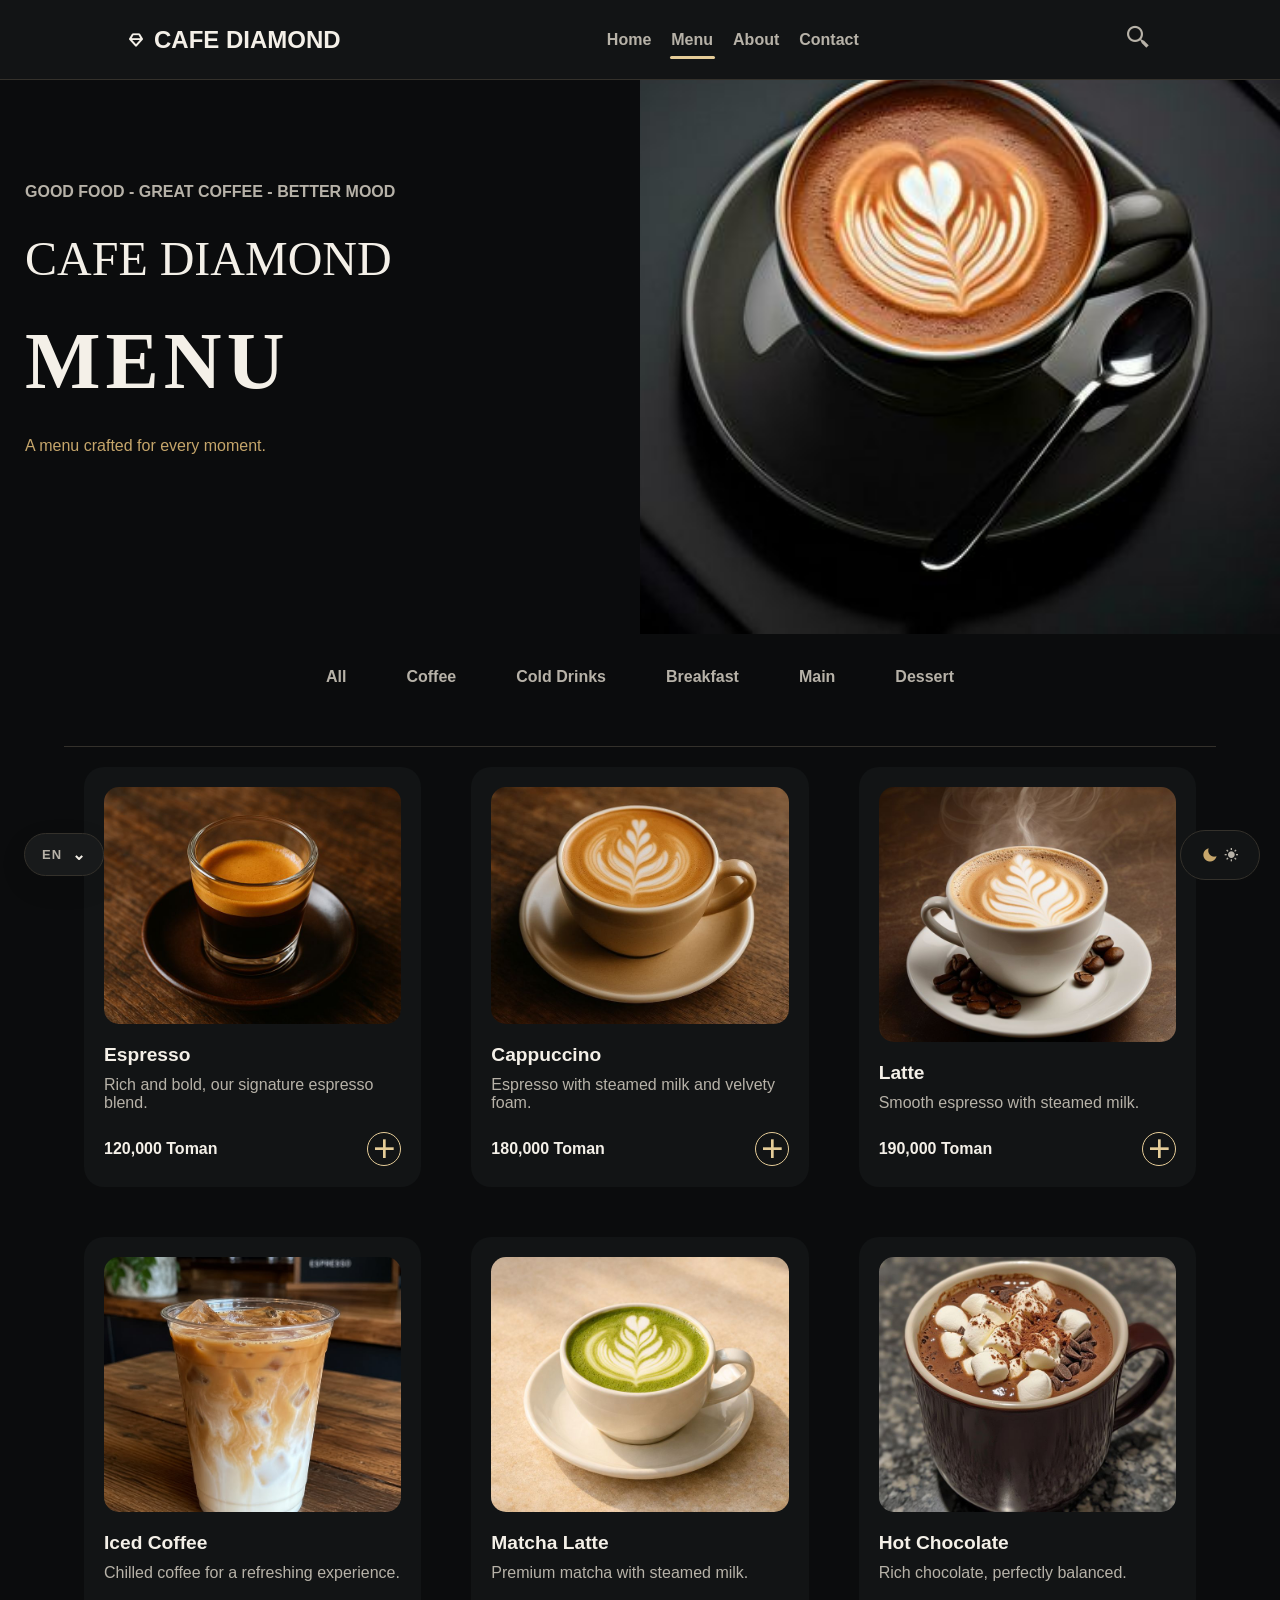
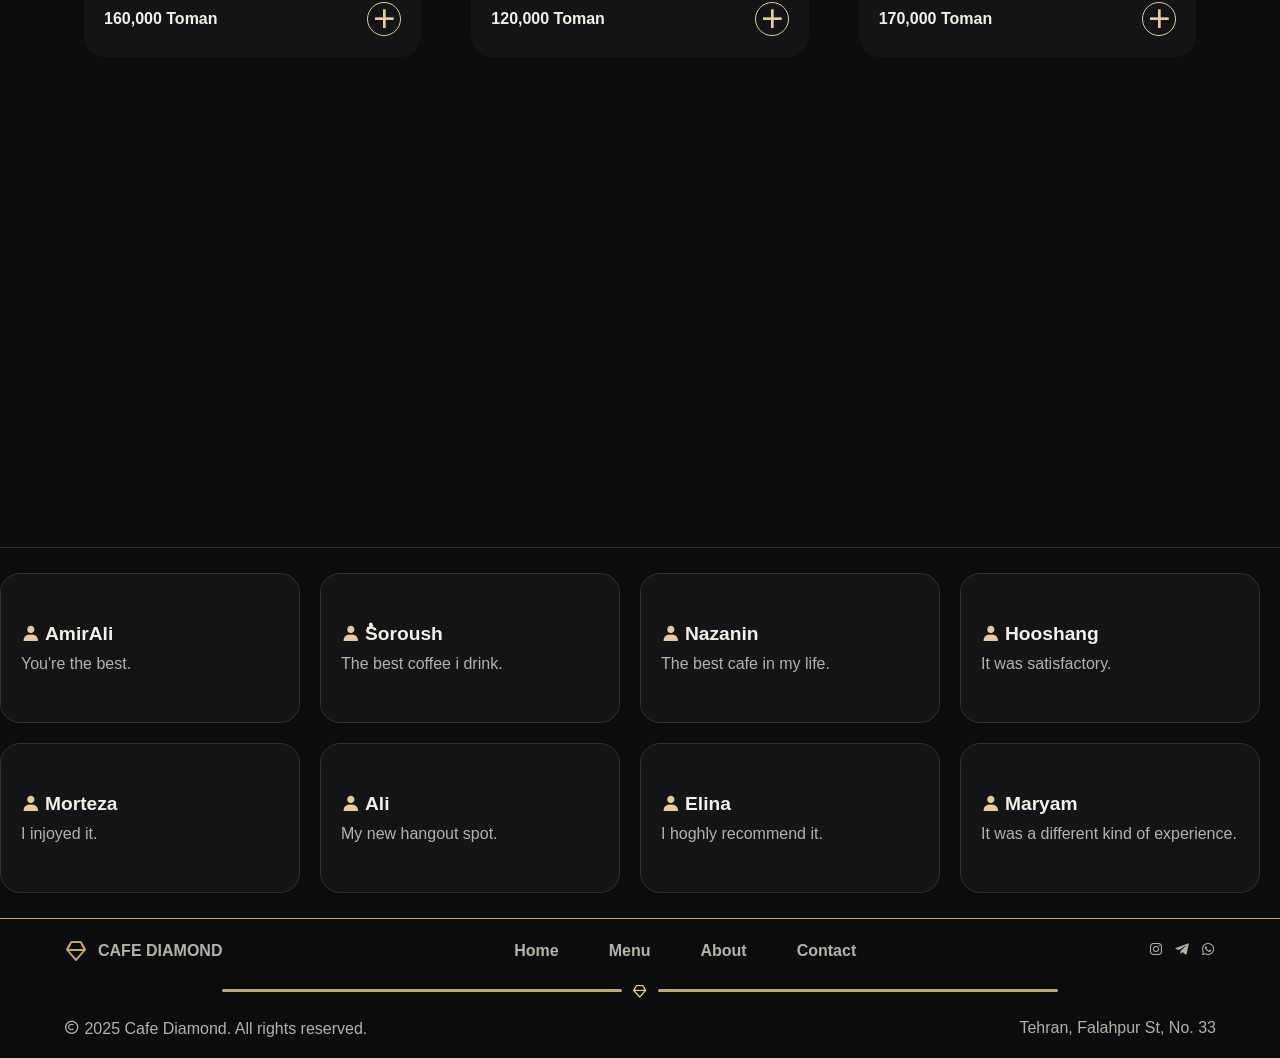
==== index.html @ bff3e24a "Add files via upload" ====
<!DOCTYPE html>
<html lang="en" dir="ltr" data-theme="dark">
  <head>
    <meta charset="UTF-8" />
    <meta name="viewport" content="width=device-width, initial-scale=1.0" />
    <link rel="stylesheet" href="static/core/css/style.css" />
    <link
      href="https://unpkg.com/boxicons@2.1.4/css/boxicons.min.css"
      rel="stylesheet"
    />
    <title>Diamond</title>
  </head>

  <body>
    <div class="count">
      <header>
        <nav>
          <div class="logo">
            <i class="bx bx-diamond"></i>
            <h1 data-i18n="cafeName">CAFE DIAMOD</h1>
          </div>
          <input type="checkbox" id="active">
          <label for="active" class="open">
            <i class='bx bx-menu'></i>
          </label>
          <div class="links">
            <label for="active" class="close">
              <i class='bx bx-x' ></i>
            </label>
            <a href="index.html" data-i18n="home">Home</a>
            <a href="#menu" class="menu-button" data-i18n="menu">Menu</a>
            <a href="#" data-i18n="about">About</a>
            <a href="#" data-i18n="contact">Contact</a>
            <span class="line"></span>
          </div>

          <div class="nav-icons">
            <div class="search">
              <input type="checkbox" class="checkbox" id="search-icon" />

              <label for="search-icon" class="icon-s">
                <i class="bx bx-search-alt-2"></i>
              </label>

              <div class="search-box">
                <label for="search-active">
                  <span class="search-icon">⌕</span>
                </label>

                <input
                  type="search"
                  id="search-active"
                  data-i18n-placeholder="search"
                  placeholder="Search menu..."
                  autocomplete="off"
                />
              </div>
            </div>
          </div>
        </nav>
      </header>

      <div class="language-switcher">
        <button class="language-btn" type="button">
          <span class="language-current">EN</span>
          <span class="language-arrow">⌄</span>
        </button>

        <div class="language-options">
          <button type="button">FA</button>
          <button type="button">EN</button>
        </div>
      </div>

      <div class="theme-change">
        <button class="btn" id="theme-toggle"><i class='bx bxs-moon' id="moon" ></i><i class='bx bxs-sun' id="sun"></i></button>
      </div>

      <main>
        <div class="welcome">
          <div class="main-backgound">
            <img src="static/core/images/main-back.jpg" alt="" width="100%" />
          </div>

          <div class="content">
            <p data-i18n="heroTagline">
              GOOD FOOD - GREAT COFFEE - BETTER MOOD
            </p>

            <h3 data-i18n="cafeName">CAFE DIAMOND</h3>

            <h1 data-i18n="heroTitle">MENU</h1>

            <span data-i18n="heroSubtitle">
              A menu crafted for every moment.
            </span>
          </div>
        </div>

        <div class="menu reveal" id="menu">
          <div class="menu-icons reveal">
            <a href="#" id="all" class="menu-btn" data-i18n="all" data-filter="all">All</a>
            <a href="#" class="menu-btn" data-i18n="coffee" data-filter="coffee">Coffee</a>
            <a href="#" class="menu-btn" data-i18n="coldDrinks" data-filter="coldDrinks">Cold Drinks</a>
            <a href="#" class="menu-btn" data-i18n="breakfast" data-filter="breakfast">Breakfast</a>
            <a href="#" class="menu-btn" data-i18n="main" data-filter="main">Main</a>
            <a href="#" class="menu-btn" data-i18n="dessert" data-filter="dessert">Dessert</a>
          </div>

          <div class="menu-cards">
            <div class="card reveal">
              <div class="card-image reveal">
                <img
                  src="static/core/images/items (2).jpg"
                  alt=""
                  width="100%"
                />
              </div>

              <div class="desc reveal" data-category="coffee">
                <div class="title">
                  <h1 data-i18n="espresso">Espresso</h1>

                  <p data-i18n="espressoDesc">
                    Rich and bold, our signature espresso blend.
                  </p>
                </div>

                <div class="bottom">
                  <div class="price">
                    <span data-i18n="espressoPrice">
                      120,000 Toman
                    </span>
                  </div>

                  <div class="icon">
                    <i class="bx bx-plus"></i>
                  </div>
                </div>
              </div>
            </div>

            <div class="card reveal" data-category="coffee">
              <div class="card-image reveal">
                <img
                  src="static/core/images/items (4).jpg"
                  alt=""
                  width="100%"
                />
              </div>

              <div class="desc reveal">
                <div class="title">
                  <h1 data-i18n="cappuccino">Cappuccino</h1>

                  <p data-i18n="cappuccinoDesc">
                    Espresso with steamed milk and velvety foam.
                  </p>
                </div>

                <div class="bottom">
                  <div class="price">
                    <span data-i18n="cappuccinoPrice">
                      180,000 Toman
                    </span>
                  </div>

                  <div class="icon">
                    <i class="bx bx-plus"></i>
                  </div>
                </div>
              </div>
            </div>

            <div class="card reveal" data-category="coffee">
              <div class="card-image reveal">
                <img
                  src="static/core/images/items (8).jpg"
                  alt=""
                  width="100%"
                />
              </div>

              <div class="desc reveal">
                <div class="title">
                  <h1 data-i18n="latte">Latte</h1>

                  <p data-i18n="latteDesc">
                    Smooth espresso with steamed milk
                  </p>
                </div>

                <div class="bottom">
                  <div class="price">
                    <span data-i18n="lattePrice">
                      190,000 Toman
                    </span>
                  </div>

                  <div class="icon">
                    <i class="bx bx-plus"></i>
                  </div>
                </div>
              </div>
            </div>

            <div class="card reveal" data-category="coldDrinks">
              <div class="card-image reveal">
                <img
                  src="static/core/images/items (1).jpg"
                  alt=""
                  width="100%"
                />
              </div>

              <div class="desc reveal">
                <div class="title">
                  <h1 data-i18n="icedCoffee">Leed coffee</h1>

                  <p data-i18n="icedCoffeeDesc">
                    Chiled coffe for a refreshing experience.
                  </p>
                </div>

                <div class="bottom">
                  <div class="price">
                    <span data-i18n="icedCoffeePrice">
                      160,000 Toman
                    </span>
                  </div>

                  <div class="icon">
                    <i class="bx bx-plus"></i>
                  </div>
                </div>
              </div>
            </div>

            <div class="card reveal" data-category="coldDrinks">
              <div class="card-image reveal">
                <img
                  src="static/core/images/items (5).jpg"
                  alt=""
                  width="100%"
                />
              </div>

              <div class="desc reveal">
                <div class="title">
                  <h1 data-i18n="matchaLatte">Matcha Latte</h1>

                  <p data-i18n="matchaLatteDesc">
                    Premiume matcha with steamed milk.
                  </p>
                </div>

                <div class="bottom">
                  <div class="price">
                    <span data-i18n="matchaLattePrice">
                      120,000 Toman
                    </span>
                  </div>

                  <div class="icon">
                    <i class="bx bx-plus"></i>
                  </div>
                </div>
              </div>
            </div>

            <div class="card reveal">
              <div class="card-image reveal">
                <img
                  src="static/core/images/items (9).jpg"
                  alt=""
                  width="100%"
                />
              </div>

              <div class="desc reveal">
                <div class="title">
                  <h1 data-i18n="hotChocolate">Hot Chocolate</h1>

                  <p data-i18n="hotChocolateDesc">
                    Rich chocolate, perfectly balanced.
                  </p>
                </div>

                <div class="bottom">
                  <div class="price">
                    <span data-i18n="hotChocolatePrice">
                      170,000 Toman
                    </span>
                  </div>

                  <div class="icon">
                    <i class="bx bx-plus"></i>
                  </div>
                </div>
              </div>
            </div>

            <div class="card reveal" data-category="breakfast">
              <div class="card-image reveal">
                <img
                  src="static/core/images/items (3).jpg"
                  alt=""
                  width="100%"
                />
              </div>

              <div class="desc reveal">
                <div class="title">
                  <h1 data-i18n="classicBreakfast">
                    Classic Breakfast
                  </h1>

                  <p data-i18n="classicBreakfastDesc">
                    Eggs,toast, salad and more.
                  </p>
                </div>

                <div class="bottom">
                  <div class="price">
                    <span data-i18n="classicBreakfastPrice">
                      470,000 Toman
                    </span>
                  </div>

                  <div class="icon">
                    <i class="bx bx-plus"></i>
                  </div>
                </div>
              </div>
            </div>

            <div class="card reveal" data-category="main">
              <div class="card-image reveal">
                <img
                  src="static/core/images/items (6).jpg"
                  alt=""
                  width="100%"
                />
              </div>

              <div class="desc reveal">
                <div class="title">
                  <h1 data-i18n="avocadoToast">
                    Avocado Toast
                  </h1>

                  <p data-i18n="avocadoToastDesc">
                    fresh avocado, sourdough, herbs.
                  </p>
                </div>

                <div class="bottom">
                  <div class="price">
                    <span data-i18n="avocadoToastPrice">
                      380,000 Toman
                    </span>
                  </div>

                  <div class="icon">
                    <i class="bx bx-plus"></i>
                  </div>
                </div>
              </div>
            </div>

            <div class="card reveal" data-category="dessert">
              <div class="card-image reveal">
                <img
                  src="static/core/images/items (7).jpg"
                  alt=""
                  width="100%"
                />
              </div>

              <div class="desc reveal">
                <div class="title">
                  <h1 data-i18n="croissant">Crossiant</h1>

                  <p data-i18n="croissantDesc">
                    Buttery and fresh, a classic choice.
                  </p>
                </div>

                <div class="bottom">
                  <div class="price">
                    <span data-i18n="croissantPrice">
                      100,000 Toman
                    </span>
                  </div>

                  <div class="icon">
                    <i class="bx bx-plus"></i>
                  </div>
                </div>
              </div>
            </div>
          </div>

          <p
            id="no-results"
            data-i18n="noResults"
            style="display: none;"
          >
            No results found.
          </p>
        </div>
      </main>

      <div class="sliding-item">
        <div class="slider" dir="ltr">
      
          <!-- ================= TRACK RIGHT ================= -->
      
          <div class="track-right">
      
            <!-- مجموعه اول -->
            <div class="images">
              <div class="comment">
                <h1><i class='bx bxs-user'></i>AmirAli</h1>
                <p>You're the best.</p>
              </div>
            </div>
      
            <div class="images">
              <div class="comment">
                <h1><i class='bx bxs-user'></i>ُSoroush</h1>
                <p>The best coffee i drink.</p>
              </div>
            </div>
      
            <div class="images">
              <div class="comment">
                <h1><i class='bx bxs-user'></i>Nazanin</h1>
                <p>The best cafe in my life.</p>
              </div>
            </div>
      
            <div class="images">
              <div class="comment">
                <h1><i class='bx bxs-user'></i>Hooshang</h1>
                <p>It was satisfactory.</p>
              </div>
            </div>
      
            <div class="images">
              <div class="comment">
                <h1><i class='bx bxs-user'></i>Bahar</h1>
                <p>I realy love the cafe's decor.</p>
              </div>
            </div>
      
            <div class="images">
              <div class="comment">
                <h1><i class='bx bxs-user'></i>Reza</h1>
                <p>We'll definitely come back again.</p>
              </div>
            </div>
      
            <div class="images">
              <div class="comment">
                <h1><i class='bx bxs-user'></i>Amir</h1>
                <p>You made my day.</p>
              </div>
            </div>
      
            <div class="images">
              <div class="comment">
                <h1><i class='bx bxs-user'></i>Hossein</h1>
                <p>It was very smoothing.</p>
              </div>
            </div>
      
            <div class="images">
              <div class="comment">
                <h1><i class='bx bxs-user'></i>Leyla</h1>
                <p>Very friendly and respectful staff.</p>
              </div>
            </div>
      
      
            <!-- مجموعه دوم - کپی دقیق مجموعه اول -->
      
            <div class="images">
              <div class="comment">
                <h1><i class='bx bxs-user'></i>AmirAli</h1>
                <p>You're the best.</p>
              </div>
            </div>
      
            <div class="images">
              <div class="comment">
                <h1><i class='bx bxs-user'></i>ُSoroush</h1>
                <p>The best coffee i drink.</p>
              </div>
            </div>
      
            <div class="images">
              <div class="comment">
                <h1><i class='bx bxs-user'></i>Nazanin</h1>
                <p>The best cafe in my life.</p>
              </div>
            </div>
      
            <div class="images">
              <div class="comment">
                <h1><i class='bx bxs-user'></i>Hooshang</h1>
                <p>It was satisfactory.</p>
              </div>
            </div>
      
            <div class="images">
              <div class="comment">
                <h1><i class='bx bxs-user'></i>Bahar</h1>
                <p>I realy love the cafe's decor.</p>
              </div>
            </div>
      
            <div class="images">
              <div class="comment">
                <h1><i class='bx bxs-user'></i>Reza</h1>
                <p>We'll definitely come back again.</p>
              </div>
            </div>
      
            <div class="images">
              <div class="comment">
                <h1><i class='bx bxs-user'></i>Amir</h1>
                <p>You made my day.</p>
              </div>
            </div>
      
            <div class="images">
              <div class="comment">
                <h1><i class='bx bxs-user'></i>Hossein</h1>
                <p>It was very smoothing.</p>
              </div>
            </div>
      
            <div class="images">
              <div class="comment">
                <h1><i class='bx bxs-user'></i>Leyla</h1>
                <p>Very friendly and respectful staff.</p>
              </div>
            </div>
      
          </div>
      
      
          <!-- ================= TRACK LEFT ================= -->
      
          <div class="track-left">
      
            <!-- مجموعه اول -->
      
            <div class="images">
              <div class="comment">
                <h1><i class='bx bxs-user'></i>Morteza</h1>
                <p>I injoyed it.</p>
              </div>
            </div>
      
            <div class="images">
              <div class="comment">
                <h1><i class='bx bxs-user'></i>Ali</h1>
                <p>My new hangout spot.</p>
              </div>
            </div>
      
            <div class="images">
              <div class="comment">
                <h1><i class='bx bxs-user'></i>Elina</h1>
                <p>I hoghly recommend it.</p>
              </div>
            </div>
      
            <div class="images">
              <div class="comment">
                <h1><i class='bx bxs-user'></i>Maryam</h1>
                <p>It was a different kind of experience.</p>
              </div>
            </div>
      
            <div class="images">
              <div class="comment">
                <h1><i class='bx bxs-user'></i>Mehdi</h1>
                <p>The best coffee i've ever had.</p>
              </div>
            </div>
      
            <div class="images">
              <div class="comment">
                <h1><i class='bx bxs-user'></i>Hamid</h1>
                <p>An unforgettable memory.</p>
              </div>
            </div>
      
            <div class="images">
              <div class="comment">
                <h1><i class='bx bxs-user'></i>Azita</h1>
                <p>It was greately</p>
              </div>
            </div>
      
            <div class="images">
              <div class="comment">
                <h1><i class='bx bxs-user'></i>AmirAli</h1>
                <p>You're the best.</p>
              </div>
            </div>
      
            <div class="images">
              <div class="comment">
                <h1><i class='bx bxs-user'></i>AmirAli</h1>
                <p>You're the best.</p>
              </div>
            </div>
      
      
            <!-- مجموعه دوم - کپی دقیق مجموعه اول -->
      
            <div class="images">
              <div class="comment">
                <h1><i class='bx bxs-user'></i>Morteza</h1>
                <p>I injoyed it.</p>
              </div>
            </div>
      
            <div class="images">
              <div class="comment">
                <h1><i class='bx bxs-user'></i>Ali</h1>
                <p>My new hangout spot.</p>
              </div>
            </div>
      
            <div class="images">
              <div class="comment">
                <h1><i class='bx bxs-user'></i>Elina</h1>
                <p>I hoghly recommend it.</p>
              </div>
            </div>
      
            <div class="images">
              <div class="comment">
                <h1><i class='bx bxs-user'></i>Maryam</h1>
                <p>It was a different kind of experience.</p>
              </div>
            </div>
      
            <div class="images">
              <div class="comment">
                <h1><i class='bx bxs-user'></i>Mehdi</h1>
                <p>The best coffee i've ever had.</p>
              </div>
            </div>
      
            <div class="images">
              <div class="comment">
                <h1><i class='bx bxs-user'></i>Hamid</h1>
                <p>An unforgettable memory.</p>
              </div>
            </div>
      
            <div class="images">
              <div class="comment">
                <h1><i class='bx bxs-user'></i>Azita</h1>
                <p>It was greately</p>
              </div>
            </div>
      
            <div class="images">
              <div class="comment">
                <h1><i class='bx bxs-user'></i>AmirAli</h1>
                <p>You're the best.</p>
              </div>
            </div>
      
            <div class="images">
              <div class="comment">
                <h1><i class='bx bxs-user'></i>AmirAli</h1>
                <p>You're the best.</p>
              </div>
            </div>
      
          </div>
      
        </div>
      </div>

      <footer>
        <div class="footer-content">
          <div class="top">
            <div class="start">
              <h1>
                <i class="bx bx-diamond"></i>
                <span data-i18n="cafeName">CAFE DIAMOD</span>
              </h1>
            </div>

            <div class="mid">
              <a href="index.html" data-i18n="home">Home</a>
              <a href="#menu" data-i18n="menu">Menu</a>
              <a href="#" data-i18n="about">About</a>
              <a href="#" data-i18n="contact">Contact</a>
            </div>

            <div class="end">
              <a href="#">
                <i class="bx bxl-instagram"></i>
              </a>

              <a href="#">
                <i class="bx bxl-telegram"></i>
              </a>

              <a href="#">
                <i class="bx bxl-whatsapp"></i>
              </a>
            </div>
          </div>

          <div class="mid">
            <div class="line"></div>
            <i class="bx bx-diamond"></i>
            <div class="line"></div>
          </div>

          <div class="bottom">
            <div class="left">
              <p>
                <i class="bx bx-copyright"></i>

                <span data-i18n="footerCopyright">
                  2025 Cafe Diamond All rights reserved.
                </span>
              </p>
            </div>

            <div class="right">
              <p data-i18n="address">
                Tehran, Falahpur St,No,33
              </p>
            </div>
          </div>
        </div>
      </footer>
    </div>

    <script src="static/core/js/index.js"></script>
  </body>
</html>
---- static/core/css/style.css ----
@font-face {
  font-family: "PersianFont";
  src: url("../fonts/PersianFont.woff2") format("woff2");
}

* {
  margin: 0;
  padding: 0;
  box-sizing: border-box;
  font-family: "vazir", sans-serif;
}

html,
body {
  width: 100%;
  overflow-x: hidden;
}

:root {
  --background: #0b0c0d;
  --secondery_background: #121415;
  --card: #181a1b;
  --main_gold: #c6a66b;
  --gold: #e5cc98;
  --text: #f4f0e8;
  --secondery_text: #b7b2a8;
  --border: #34312b;
  --shadow: 0 10px 30px rgba(0, 0, 0, 0.25);
  --dark_theme: #c6a66b;
  --light-theme: #b7b2a8;
}

[data-theme="light"] {
  --background: #f6f2ea;
  --secondery_background: #ede7dc;
  --card: #ffffff;
  --main_gold: #96733b;
  --gold: #775925;
  --text: #211e19;
  --secondery_text: #6f685d;
  --border: #ddd4c5;
  --shadow: 0 10px 30px rgba(55, 42, 20, 0.08);
  --dark_theme: #b7b2a8;
  --light-theme: #c6a66b;
}

html[lang="fa"] body {
  font-family: "PersianFont", sans-serif;
}

html[lang="fa"] nav .links .line {
  width: 10%;
}

html[lang="fa"] nav .links a:nth-child(3):hover ~ .line {
  inset-inline-start: 20%;
  opacity: 1;
}

html[lang="fa"] nav .links a:nth-child(4):hover ~ .line {
  inset-inline-start: 38%;
  width: 25%;
  opacity: 1;
}

html[lang="fa"] nav .links a:nth-child(5):hover ~ .line {
  inset-inline-start: 70%;
  width: 30%;
  opacity: 1;
}

html[lang="fa"] .menu-button.visited ~ .line {
  inset-inline-start: 20%;
  opacity: 1;
}

html[lang="fa"] .welcome .content h1 {
  letter-spacing: 0;
}

html[lang="fa"] main .welcome img {
  transform: rotateY(180deg);
}

h1,
h3,
.logo i {
  color: var(--text);
  font-weight: 900;
  cursor: default;
}

a {
  text-decoration: none;
  color: var(--secondery_text);
  font-weight: 600;
}

p,
i,
span {
  color: var(--secondery_text);
}

body {
  font-size: 16px;
  background: var(--background);
}

.count {
  font-size: 1em;
  max-width: 1800px;
  margin: 0 auto;
}

.count header nav {
  position: fixed;
  overflow: hidden;
  top: 0;
  left: 0;
  right: 0;
  z-index: 99;
  width: 100%;
  display: flex;
  justify-content: space-between;
  align-items: center;
  padding: 0 10%;
  height: 80px;
  background: var(--secondery_background);
  border-bottom: 1px solid var(--border);
}

header nav .logo {
  display: flex;
  justify-content: center;
  align-items: center;
  gap: 10px;
}

nav .links {
  position: relative;
  display: flex;
  justify-content: center;
  align-items: center;
  gap: 20px;
}

nav .links .line {
  position: absolute;
  width: 18%;
  height: 3px;
  background: var(--gold);
  bottom: -10px;
  inset-inline-start: 0;
  border-radius: 20px;
  opacity: 0;
  transition: 0.5s ease;
}

nav .links a {
  transition: 0.5s;
}

nav .links a:hover {
  color: var(--text);
}

nav .links a:nth-child(2):hover ~ .line {
  inset-inline-start: 0;
  opacity: 1;
}

nav .links a:nth-child(3):hover ~ .line {
  inset-inline-start: 25%;
  opacity: 1;
}

nav .links a:nth-child(4):hover ~ .line {
  inset-inline-start: 50%;
  opacity: 1;
}

nav .links a:nth-child(5):hover ~ .line {
  inset-inline-start: 73%;
  width: 30%;
  opacity: 1;
}

.menu-button.visited ~ .line {
  inset-inline-start: 25%;
  opacity: 1;
}

nav .nav-icons {
  display: flex;
  justify-content: center;
  align-items: center;
  gap: 20px;
}

nav .nav-icons .checkbox {
  display: none;
}

nav .nav-icons label {
  font-size: 1.7em;
}

nav .nav-icons label i {
  cursor: pointer;
  transition: 0.3s;
}

nav .nav-icons label i:hover {
  transform: scale(1.2);
  color: var(--text);
}

nav .nav-icons .search #search-icon:checked ~ .search-box {
  display: flex;
  opacity: 1;
}

nav .nav-icons .search #search-icon:checked ~ .icon-s {
  display: none;
}

.search-box {
  display: none;
  opacity: 0;
  align-items: center;
  width: 100%;
  max-width: 500px;
  padding: 5px 18px;
  background: var(--card);
  border: 1px solid var(--border);
  border-radius: 50px;
  transition: 0.3s ease;
}

.search-box:focus-within {
  border-color: var(--main_gold);

  box-shadow: 0 10px 30px rgba(0, 0, 0, 0.08);
}

.search-icon {
  color: var(--secondery_text);
  font-size: 24px;
}

.search-box input {
  width: 100%;
  padding: 15px;
  color: var(--text);
  border: none;
  outline: none;
  background: transparent;
  color: var(--text);
  font-size: 16px;
}

.search-box input::placeholder {
  color: var(--secondery_text);
}

.theme-change {
  position: fixed;
  bottom: 20px;
  right: 20px;
  z-index: 99999;
}

.theme-change .btn {
  width: 80px;
  height: 50px;
  border-radius: 25px;
  background-color: var(--secondery_background);
  display: flex;
  justify-content: center;
  align-items: center;
  gap: 5px;
  cursor: pointer;
  border: 1px solid var(--border);
}

.theme-change .btn i {
  font-size: 1.2em;
}

.theme-change .btn #moon {
  color: var(--dark_theme);
}

.theme-change .btn #sun {
  color: var(--light-theme);
}

main {
  display: flex;
  flex-direction: column;
  gap: 20px;
  overflow: hidden;
}

main .welcome {
  position: relative;
}

main .welcome .content {
  position: absolute;
  inset-inline-start: 0;
  top: 0;
  background: var(--background);
  width: 50%;
  height: 100%;
  padding: 25px;
  display: flex;
  flex-direction: column;
  justify-content: center;
  align-items: flex-start;
  gap: 30px;
  text-align: start;
}

main .welcome .content p {
  font-weight: 600;
}

.welcome .content h3 {
  font-size: 3em;
  font-weight: 100;
  font-family: serif;
}

.welcome .content h1 {
  font-size: 5em;
  font-family: serif;
  font-weight: 600;
  letter-spacing: 5px;
}

.welcome .content span {
  color: var(--main_gold);
}

main .menu {
  display: flex;
  justify-content: center;
  align-items: center;
  flex-direction: column;
  gap: 50px;
}

main .menu .menu-icons {
  position: relative;
  display: flex;
  justify-content: center;
  align-items: center;
  gap: 20px;
}

.menu .menu-icons a {
  position: relative;
  z-index: 2;
  padding: 10px 20px;
  border-radius: 20px;
  transition: 0.3s;
}

.menu .menu-icons a:hover {
  background: var(--main_gold);
  color: var(--background);
}

.menu .menu-icons a.choose {
  color: var(--gold);
}

main .menu-cards {
  display: grid;
  grid-template-columns: repeat(3, 1fr);
  justify-content: center;
  gap: 50px;
  padding: 20px;
  border-top: 1px solid var(--border);
  width: 90%;
  margin-inline: auto;
  box-sizing: border-box;
}

main .menu .menu-cards .card {
  width: 100%;
  height: 420px;
  background: var(--secondery_background);
  padding: 20px;
  display: flex;
  justify-content: center;
  align-items: center;
  flex-direction: column;
  border-radius: 20px;
  gap: 20px;
}

main .menu .menu-cards .card .card-image {
  display: flex;
  justify-content: center;
  align-items: center;
  overflow: hidden;
  border-radius: 15px;
}

.menu .menu-cards .card .desc {
  display: flex;
  flex-direction: column;
  gap: 20px;
  width: 100%;
}

.menu .menu-cards .card .desc .title {
  display: flex;
  flex-direction: column;
  gap: 10px;
}

.menu .menu-cards .card .desc h1 {
  font-size: 1.2em;
}

.menu .menu-cards .card .desc .bottom {
  display: flex;
  justify-content: space-between;
  align-items: center;
}

.menu .menu-cards .card .desc .bottom .price span {
  color: var(--text);
  font-weight: 900;
}

.menu .menu-cards .card .desc .bottom .icon i {
  font-size: 2em;
  color: var(--gold);
  border: 1px solid;
  border-radius: 50%;
  cursor: pointer;
  transition: 0.3s;
}

.menu .menu-cards .card .desc .bottom .icon i:hover {
  transform: scale(1.06);
  color: var(--main_gold);
}

footer {
  width: 100%;
  border-top: 1px solid var(--main_gold);
  display: flex;
  justify-content: center;
  align-items: center;
}

footer .footer-content {
  display: flex;
  flex-direction: column;
  justify-content: center;
  align-items: center;
  width: 90%;
  gap: 20px;
  padding: 20px 0;
}

footer .footer-content .top {
  display: flex;
  justify-content: space-between;
  align-items: center;
  width: 100%;
}

.footer-content .top .start {
  display: flex;
  justify-content: center;
  align-items: center;
}

.footer-content .top .start h1 {
  display: flex;
  justify-content: center;
  align-items: center;
  color: var(--text);
  font-size: 1em;
  font-weight: 600;
  gap: 10px;
}

.footer-content .top .start i {
  color: var(--main_gold);
  font-size: 1.5em;
}

.footer-content .top .mid {
  display: flex;
  justify-content: center;
  align-items: center;
  gap: 50px;
}

.footer-content .top .mid a {
  transition: 0.3s;
}

.footer-content .top .mid a:hover {
  color: var(--gold);
}

.footer-content .top .end {
  display: flex;
  justify-content: center;
  align-items: center;
  gap: 10px;
}

.footer-content .top .end a {
  color: var((--main_gold));
}

.footer-content .mid {
  display: flex;
  justify-content: center;
  align-items: center;
  gap: 10px;
}

.footer-content .mid i {
  color: var(--gold);
}

.footer-content .mid .line {
  width: 400px;
  height: 3px;
  border-radius: 20px;
  background: var(--main_gold);
}

.footer-content .bottom {
  width: 100%;
  display: flex;
  justify-content: space-between;
  align-items: center;
}

.reveal {
  opacity: 0;
  transform: translateY(50px);
  transition: 0.8s ease;
}

.reveal.active {
  opacity: 1;
  transform: translateY(0);
}

.language-switcher {
  position: fixed;
  left: 24px;
  bottom: 24px;
  z-index: 9999;
}

.language-btn {
  display: flex;
  align-items: center;
  gap: 10px;
  padding: 11px 17px;
  border: 1px solid var(--border);
  border-radius: 50px;
  background: var(--card);
  color: var(--text);
  font-size: 13px;
  font-weight: 600;
  letter-spacing: 1px;
  cursor: pointer;
  box-shadow: 0 10px 30px rgba(0, 0, 0, 0.08);
  transition: background 0.3s ease, border-color 0.3s ease, transform 0.3s ease,
    box-shadow 0.3s ease;
}

.language-btn:hover {
  transform: translateY(-3px);
  border-color: var(--accent);
  box-shadow: 0 14px 35px rgba(0, 0, 0, 0.12);
}

.language-arrow {
  font-size: 16px;
  color: var(--accent);
  transition: transform 0.3s ease;
}

.language-options {
  position: absolute;
  left: 0;
  bottom: calc(100% + 10px);
  display: flex;
  flex-direction: column;
  gap: 5px;
  min-width: 80px;
  padding: 7px;
  border: 1px solid var(--border);
  border-radius: 15px;
  background: var(--card);
  box-shadow: 0 15px 35px rgba(0, 0, 0, 0.12);
  opacity: 0;
  visibility: hidden;
  transform: translateY(8px);
  transition: opacity 0.25s ease, visibility 0.25s ease, transform 0.25s ease;
}

.language-switcher:hover .language-options {
  opacity: 1;
  visibility: visible;
  transform: translateY(0);
}

.language-switcher:hover .language-arrow {
  transform: rotate(180deg);
}

.language-options button {
  padding: 9px 12px;
  border: none;
  border-radius: 9px;
  background: transparent;
  color: var(--text);
  font-size: 12px;
  font-weight: 600;
  cursor: pointer;
  transition: background 0.2s ease, color 0.2s ease;
}

.language-options button:hover {
  background: var(--accent);
  color: #fff;
}

main #no-results {
  font-weight: 900;
  margin: 20px 0;
}

#active {
  display: none;
}

.open,
.close {
  display: none;
}

.sliding-item {
  width: 100%;
  overflow: hidden;
  border-top: 1px solid var(--border);
}

.sliding-item .slider {
  width: 100%;
  overflow: hidden;

  display: flex;
  flex-direction: column;
  gap: 20px;

  padding: 25px 0;

  direction: ltr;
}

/* =========================
   TRACK
========================= */

.slider .track-left,
.slider .track-right {
  width: max-content;

  display: flex;
  align-items: center;

  gap: 20px;

  flex-shrink: 0;

  direction: ltr;
}

/* =========================
   LEFT
========================= */

.slider .track-left {
  animation: slide-left 25s linear infinite;
}

/* =========================
   RIGHT
========================= */

.slider .track-right {
  animation: slide-right 25s linear infinite;
}

/* =========================
   LEFT →→→
   actually moves LEFT
========================= */

@keyframes slide-left {
  from {
    transform: translateX(0);
  }

  to {
    transform: translateX(-50%);
  }
}

/* =========================
   RIGHT →→→
   actually moves RIGHT
========================= */

@keyframes slide-right {
  from {
    transform: translateX(-50%);
  }

  to {
    transform: translateX(0);
  }
}

/* =========================
   CARD
========================= */

.slider .images {
  width: 300px;
  height: 150px;

  flex: 0 0 300px;

  background: var(--secondery_background);

  border: 1px solid var(--border);
  border-radius: 20px;

  overflow: hidden;

  display: flex;
  justify-content: center;
  align-items: center;
}

/* =========================
   CONTENT
========================= */

.slider .images .comment {
  width: 100%;
  padding: 20px;

  display: flex;
  flex-direction: column;

  justify-content: center;
  align-items: flex-start;

  gap: 10px;

  text-align: start;
}

.slider .images .comment h1 {
  font-size: 1.2em;
  display: flex;
  justify-content: center;
  align-items: center;
  gap: 5px;
}

.slider .images .comment h1 i {
  color: var(--gold);
}

@media (max-width: 900px) {
  .count main .welcome .content {
    justify-content: center;
    align-items: center;
    gap: 5px;
  }

  .count main .welcome .content h1 {
    font-size: 2em;
  }

  .count main .welcome .content h3 {
    font-size: 1.5em;
  }

  .count main .menu .menu-cards {
    grid-template-columns: repeat(2, 1fr);
  }

  main .menu .menu-icons {
    gap: 10px;
  }

  footer .top {
    flex-direction: column;
    gap: 20px;
  }
}

@media (max-width: 667px) {
  .count header nav {
    position: relative;
    padding: 1% 20% 1% 5%;
  }
  nav .links {
    position: fixed;
    inset-inline-end: -100%;
    gap: 50px;
    top: 0;
    flex-direction: column;
    width: 50%;
    height: 100%;
    background: var(--secondery_background);
    border: 1px solid var(--border);
    transition: 0.5s ease;
  }

  .open,
  .close {
    display: block;
    font-size: 3.3em;
    cursor: pointer;
    color: var(--secondery_text);
    position: absolute;
    transition: 0.3s;
  }

  .close {
    top: 10px;
    left: 10px;
  }

  .open {
    right: 30px;
  }

  .open:hover,
  .close:hover {
    transform: scale(1.02);
  }

  .open:active,
  .close:active {
    transform: scale(1);
    opacity: 70%;
  }

  #active:checked ~ .links {
    inset-inline-end: 0;
  }

  .language-switcher {
    left: 15px;
    bottom: 15px;
  }

  .language-btn {
    padding: 10px 14px;
  }

  .count main .menu .menu-cards {
    grid-template-columns: 1fr;
  }

  main .menu .menu-icons {
    width: 100%;
    max-width: 100%;
    overflow-x: auto;
    overflow-y: hidden;
    justify-content: flex-start;
    flex-wrap: nowrap;
    gap: 10px;
    padding: 5px 20px;
    scrollbar-width: thin;
    scrollbar-color: var(--main_gold) var(--secondery_background);
  }

  main .menu .menu-icons::-webkit-scrollbar {
    height: 6px;
  }

  main .menu .menu-icons::-webkit-scrollbar-track {
    background: var(--secondery_background);
    border-radius: 20px;
  }

  main .menu .menu-icons::-webkit-scrollbar-thumb {
    background: var(--gold);
    border-radius: 20px;
    cursor: pointer;
  }

  main .menu .menu-icons a {
    flex-shrink: 0;
    white-space: nowrap;
  }
}
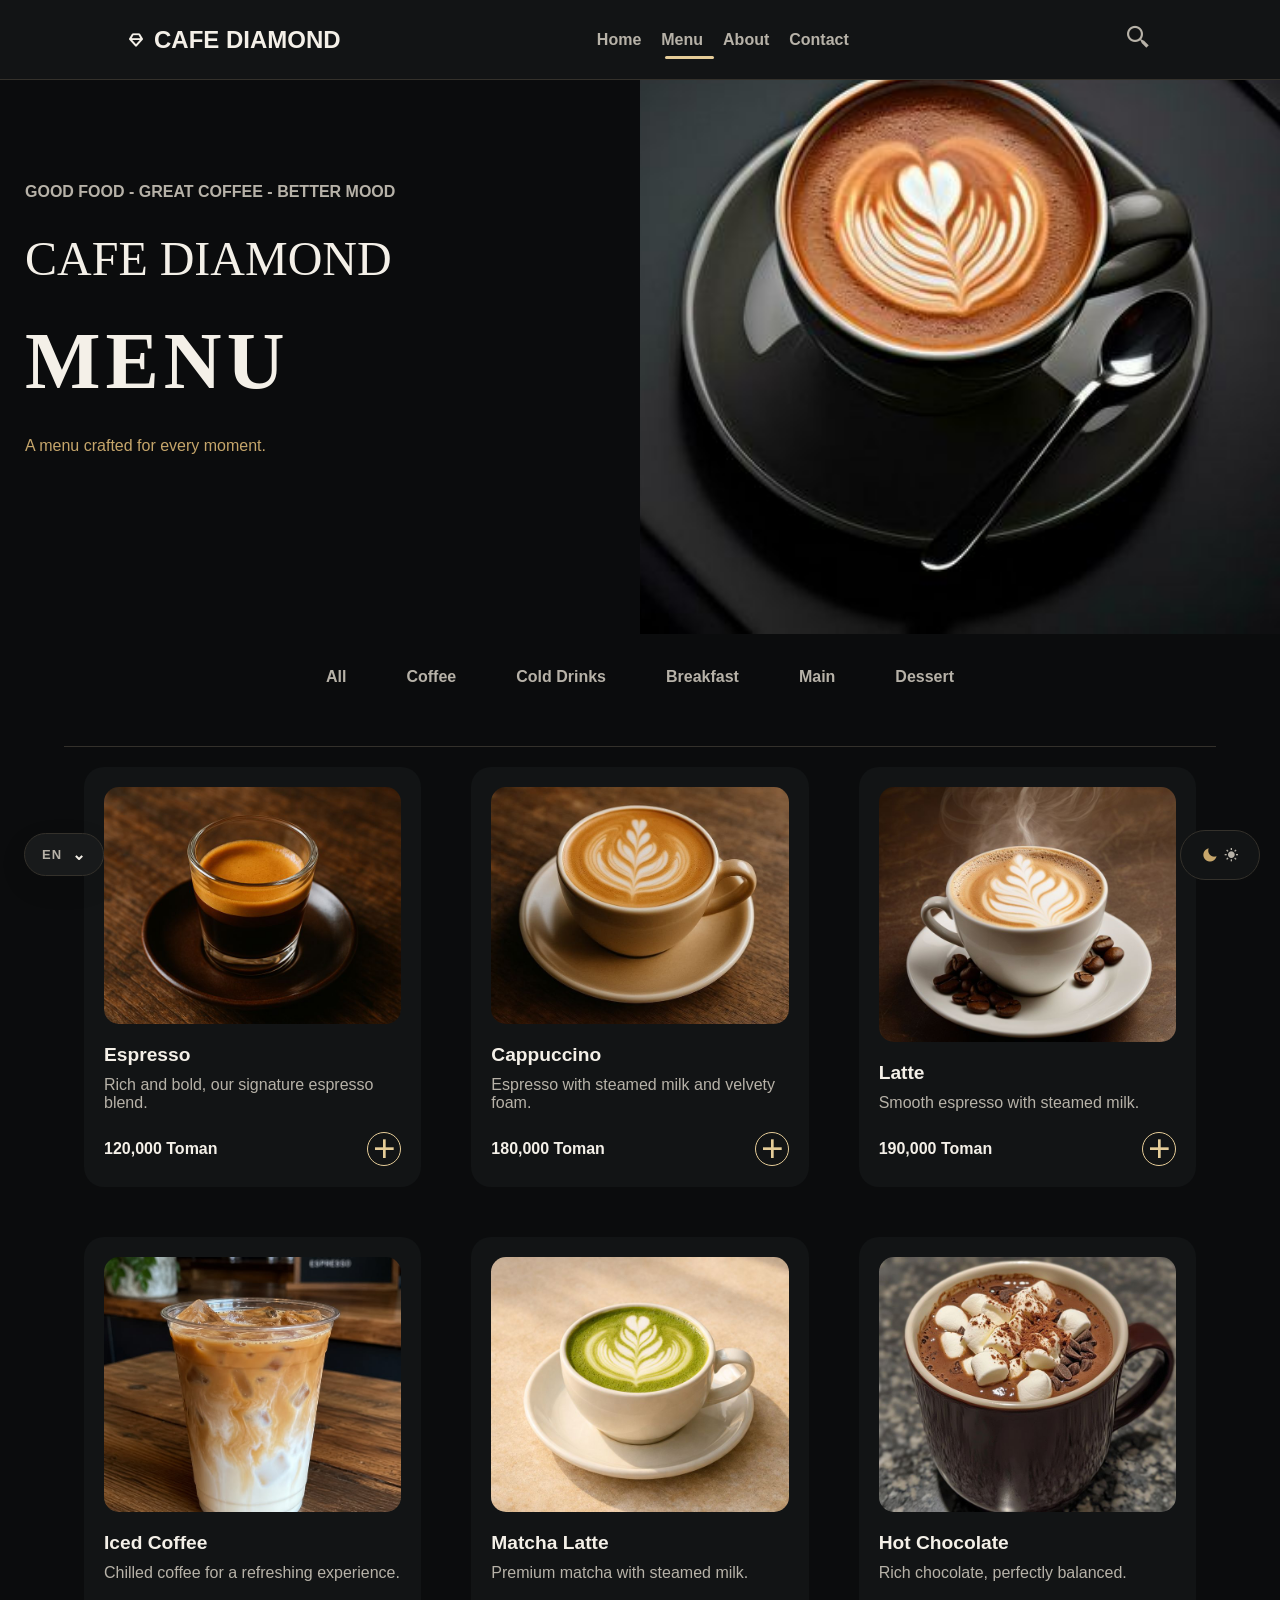
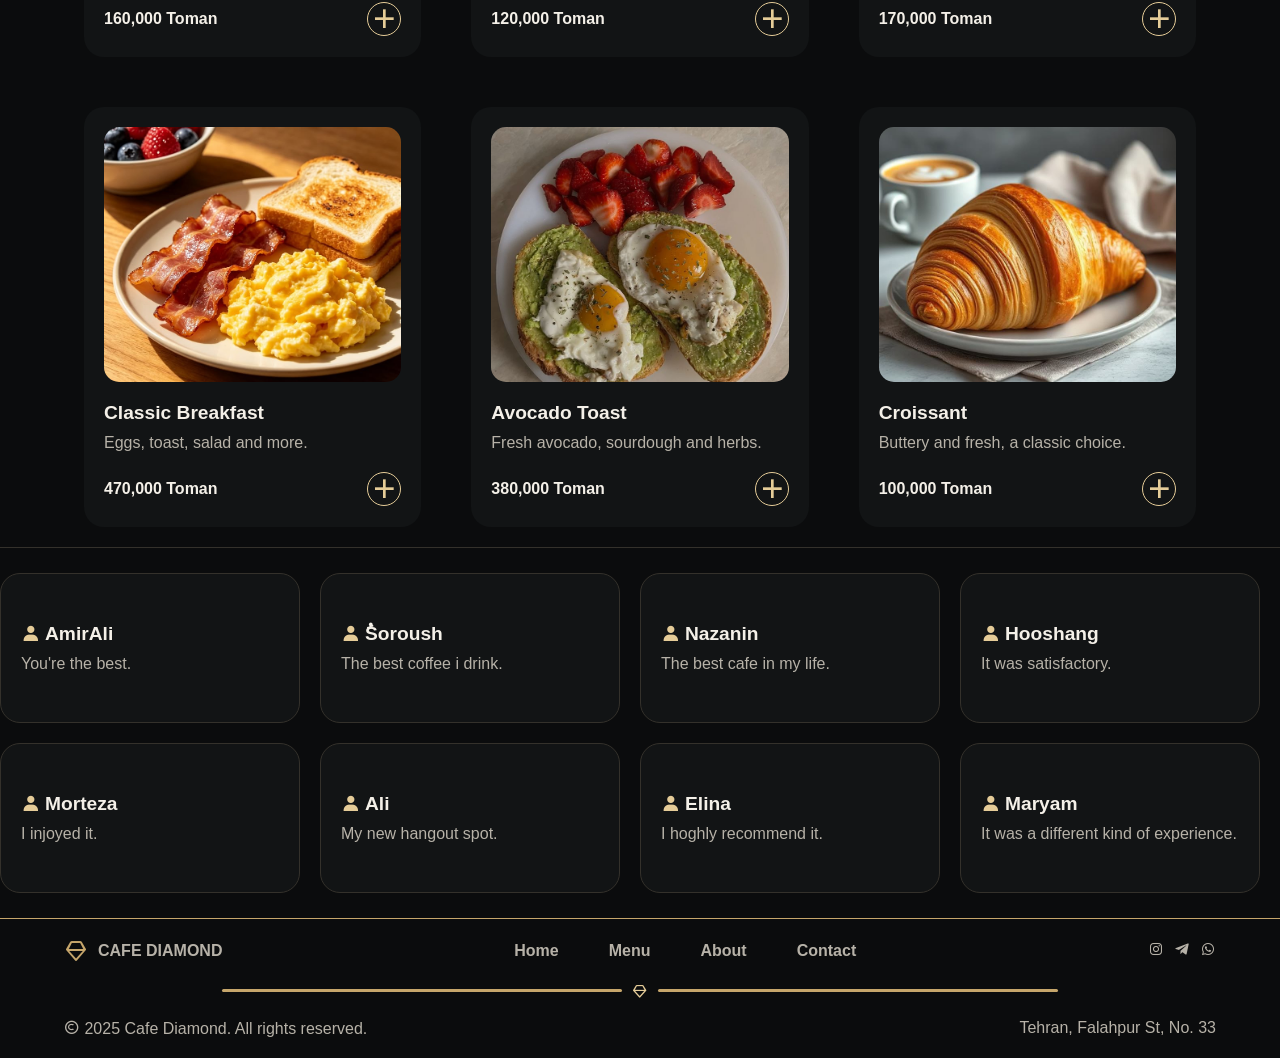
==== commit 5eb7ceca: "Update some" ====
--- a/index.html
+++ b/index.html
@@ -1,755 +1,751 @@
-<!DOCTYPE html>
-<html lang="en" dir="ltr" data-theme="dark">
-  <head>
-    <meta charset="UTF-8" />
-    <meta name="viewport" content="width=device-width, initial-scale=1.0" />
-    <link rel="stylesheet" href="static/core/css/style.css" />
-    <link
-      href="https://unpkg.com/boxicons@2.1.4/css/boxicons.min.css"
-      rel="stylesheet"
-    />
-    <title>Diamond</title>
-  </head>
-
-  <body>
-    <div class="count">
-      <header>
-        <nav>
-          <div class="logo">
-            <i class="bx bx-diamond"></i>
-            <h1 data-i18n="cafeName">CAFE DIAMOD</h1>
-          </div>
-          <input type="checkbox" id="active">
-          <label for="active" class="open">
-            <i class='bx bx-menu'></i>
-          </label>
-          <div class="links">
-            <label for="active" class="close">
-              <i class='bx bx-x' ></i>
-            </label>
-            <a href="index.html" data-i18n="home">Home</a>
-            <a href="#menu" class="menu-button" data-i18n="menu">Menu</a>
-            <a href="#" data-i18n="about">About</a>
-            <a href="#" data-i18n="contact">Contact</a>
-            <span class="line"></span>
-          </div>
-
-          <div class="nav-icons">
-            <div class="search">
-              <input type="checkbox" class="checkbox" id="search-icon" />
-
-              <label for="search-icon" class="icon-s">
-                <i class="bx bx-search-alt-2"></i>
-              </label>
-
-              <div class="search-box">
-                <label for="search-active">
-                  <span class="search-icon">⌕</span>
-                </label>
-
-                <input
-                  type="search"
-                  id="search-active"
-                  data-i18n-placeholder="search"
-                  placeholder="Search menu..."
-                  autocomplete="off"
-                />
-              </div>
-            </div>
-          </div>
-        </nav>
-      </header>
-
-      <div class="language-switcher">
-        <button class="language-btn" type="button">
-          <span class="language-current">EN</span>
-          <span class="language-arrow">⌄</span>
-        </button>
-
-        <div class="language-options">
-          <button type="button">FA</button>
-          <button type="button">EN</button>
-        </div>
-      </div>
-
-      <div class="theme-change">
-        <button class="btn" id="theme-toggle"><i class='bx bxs-moon' id="moon" ></i><i class='bx bxs-sun' id="sun"></i></button>
-      </div>
-
-      <main>
-        <div class="welcome">
-          <div class="main-backgound">
-            <img src="static/core/images/main-back.jpg" alt="" width="100%" />
-          </div>
-
-          <div class="content">
-            <p data-i18n="heroTagline">
-              GOOD FOOD - GREAT COFFEE - BETTER MOOD
-            </p>
-
-            <h3 data-i18n="cafeName">CAFE DIAMOND</h3>
-
-            <h1 data-i18n="heroTitle">MENU</h1>
-
-            <span data-i18n="heroSubtitle">
-              A menu crafted for every moment.
-            </span>
-          </div>
-        </div>
-
-        <div class="menu reveal" id="menu">
-          <div class="menu-icons reveal">
-            <a href="#" id="all" class="menu-btn" data-i18n="all" data-filter="all">All</a>
-            <a href="#" class="menu-btn" data-i18n="coffee" data-filter="coffee">Coffee</a>
-            <a href="#" class="menu-btn" data-i18n="coldDrinks" data-filter="coldDrinks">Cold Drinks</a>
-            <a href="#" class="menu-btn" data-i18n="breakfast" data-filter="breakfast">Breakfast</a>
-            <a href="#" class="menu-btn" data-i18n="main" data-filter="main">Main</a>
-            <a href="#" class="menu-btn" data-i18n="dessert" data-filter="dessert">Dessert</a>
-          </div>
-
-          <div class="menu-cards">
-            <div class="card reveal">
-              <div class="card-image reveal">
-                <img
-                  src="static/core/images/items (2).jpg"
-                  alt=""
-                  width="100%"
-                />
-              </div>
-
-              <div class="desc reveal" data-category="coffee">
-                <div class="title">
-                  <h1 data-i18n="espresso">Espresso</h1>
-
-                  <p data-i18n="espressoDesc">
-                    Rich and bold, our signature espresso blend.
-                  </p>
-                </div>
-
-                <div class="bottom">
-                  <div class="price">
-                    <span data-i18n="espressoPrice">
-                      120,000 Toman
-                    </span>
-                  </div>
-
-                  <div class="icon">
-                    <i class="bx bx-plus"></i>
-                  </div>
-                </div>
-              </div>
-            </div>
-
-            <div class="card reveal" data-category="coffee">
-              <div class="card-image reveal">
-                <img
-                  src="static/core/images/items (4).jpg"
-                  alt=""
-                  width="100%"
-                />
-              </div>
-
-              <div class="desc reveal">
-                <div class="title">
-                  <h1 data-i18n="cappuccino">Cappuccino</h1>
-
-                  <p data-i18n="cappuccinoDesc">
-                    Espresso with steamed milk and velvety foam.
-                  </p>
-                </div>
-
-                <div class="bottom">
-                  <div class="price">
-                    <span data-i18n="cappuccinoPrice">
-                      180,000 Toman
-                    </span>
-                  </div>
-
-                  <div class="icon">
-                    <i class="bx bx-plus"></i>
-                  </div>
-                </div>
-              </div>
-            </div>
-
-            <div class="card reveal" data-category="coffee">
-              <div class="card-image reveal">
-                <img
-                  src="static/core/images/items (8).jpg"
-                  alt=""
-                  width="100%"
-                />
-              </div>
-
-              <div class="desc reveal">
-                <div class="title">
-                  <h1 data-i18n="latte">Latte</h1>
-
-                  <p data-i18n="latteDesc">
-                    Smooth espresso with steamed milk
-                  </p>
-                </div>
-
-                <div class="bottom">
-                  <div class="price">
-                    <span data-i18n="lattePrice">
-                      190,000 Toman
-                    </span>
-                  </div>
-
-                  <div class="icon">
-                    <i class="bx bx-plus"></i>
-                  </div>
-                </div>
-              </div>
-            </div>
-
-            <div class="card reveal" data-category="coldDrinks">
-              <div class="card-image reveal">
-                <img
-                  src="static/core/images/items (1).jpg"
-                  alt=""
-                  width="100%"
-                />
-              </div>
-
-              <div class="desc reveal">
-                <div class="title">
-                  <h1 data-i18n="icedCoffee">Leed coffee</h1>
-
-                  <p data-i18n="icedCoffeeDesc">
-                    Chiled coffe for a refreshing experience.
-                  </p>
-                </div>
-
-                <div class="bottom">
-                  <div class="price">
-                    <span data-i18n="icedCoffeePrice">
-                      160,000 Toman
-                    </span>
-                  </div>
-
-                  <div class="icon">
-                    <i class="bx bx-plus"></i>
-                  </div>
-                </div>
-              </div>
-            </div>
-
-            <div class="card reveal" data-category="coldDrinks">
-              <div class="card-image reveal">
-                <img
-                  src="static/core/images/items (5).jpg"
-                  alt=""
-                  width="100%"
-                />
-              </div>
-
-              <div class="desc reveal">
-                <div class="title">
-                  <h1 data-i18n="matchaLatte">Matcha Latte</h1>
-
-                  <p data-i18n="matchaLatteDesc">
-                    Premiume matcha with steamed milk.
-                  </p>
-                </div>
-
-                <div class="bottom">
-                  <div class="price">
-                    <span data-i18n="matchaLattePrice">
-                      120,000 Toman
-                    </span>
-                  </div>
-
-                  <div class="icon">
-                    <i class="bx bx-plus"></i>
-                  </div>
-                </div>
-              </div>
-            </div>
-
-            <div class="card reveal">
-              <div class="card-image reveal">
-                <img
-                  src="static/core/images/items (9).jpg"
-                  alt=""
-                  width="100%"
-                />
-              </div>
-
-              <div class="desc reveal">
-                <div class="title">
-                  <h1 data-i18n="hotChocolate">Hot Chocolate</h1>
-
-                  <p data-i18n="hotChocolateDesc">
-                    Rich chocolate, perfectly balanced.
-                  </p>
-                </div>
-
-                <div class="bottom">
-                  <div class="price">
-                    <span data-i18n="hotChocolatePrice">
-                      170,000 Toman
-                    </span>
-                  </div>
-
-                  <div class="icon">
-                    <i class="bx bx-plus"></i>
-                  </div>
-                </div>
-              </div>
-            </div>
-
-            <div class="card reveal" data-category="breakfast">
-              <div class="card-image reveal">
-                <img
-                  src="static/core/images/items (3).jpg"
-                  alt=""
-                  width="100%"
-                />
-              </div>
-
-              <div class="desc reveal">
-                <div class="title">
-                  <h1 data-i18n="classicBreakfast">
-                    Classic Breakfast
-                  </h1>
-
-                  <p data-i18n="classicBreakfastDesc">
-                    Eggs,toast, salad and more.
-                  </p>
-                </div>
-
-                <div class="bottom">
-                  <div class="price">
-                    <span data-i18n="classicBreakfastPrice">
-                      470,000 Toman
-                    </span>
-                  </div>
-
-                  <div class="icon">
-                    <i class="bx bx-plus"></i>
-                  </div>
-                </div>
-              </div>
-            </div>
-
-            <div class="card reveal" data-category="main">
-              <div class="card-image reveal">
-                <img
-                  src="static/core/images/items (6).jpg"
-                  alt=""
-                  width="100%"
-                />
-              </div>
-
-              <div class="desc reveal">
-                <div class="title">
-                  <h1 data-i18n="avocadoToast">
-                    Avocado Toast
-                  </h1>
-
-                  <p data-i18n="avocadoToastDesc">
-                    fresh avocado, sourdough, herbs.
-                  </p>
-                </div>
-
-                <div class="bottom">
-                  <div class="price">
-                    <span data-i18n="avocadoToastPrice">
-                      380,000 Toman
-                    </span>
-                  </div>
-
-                  <div class="icon">
-                    <i class="bx bx-plus"></i>
-                  </div>
-                </div>
-              </div>
-            </div>
-
-            <div class="card reveal" data-category="dessert">
-              <div class="card-image reveal">
-                <img
-                  src="static/core/images/items (7).jpg"
-                  alt=""
-                  width="100%"
-                />
-              </div>
-
-              <div class="desc reveal">
-                <div class="title">
-                  <h1 data-i18n="croissant">Crossiant</h1>
-
-                  <p data-i18n="croissantDesc">
-                    Buttery and fresh, a classic choice.
-                  </p>
-                </div>
-
-                <div class="bottom">
-                  <div class="price">
-                    <span data-i18n="croissantPrice">
-                      100,000 Toman
-                    </span>
-                  </div>
-
-                  <div class="icon">
-                    <i class="bx bx-plus"></i>
-                  </div>
-                </div>
-              </div>
-            </div>
-          </div>
-
-          <p
-            id="no-results"
-            data-i18n="noResults"
-            style="display: none;"
-          >
-            No results found.
-          </p>
-        </div>
-      </main>
-
-      <div class="sliding-item">
-        <div class="slider" dir="ltr">
-      
-          <!-- ================= TRACK RIGHT ================= -->
-      
-          <div class="track-right">
-      
-            <!-- مجموعه اول -->
-            <div class="images">
-              <div class="comment">
-                <h1><i class='bx bxs-user'></i>AmirAli</h1>
-                <p>You're the best.</p>
-              </div>
-            </div>
-      
-            <div class="images">
-              <div class="comment">
-                <h1><i class='bx bxs-user'></i>ُSoroush</h1>
-                <p>The best coffee i drink.</p>
-              </div>
-            </div>
-      
-            <div class="images">
-              <div class="comment">
-                <h1><i class='bx bxs-user'></i>Nazanin</h1>
-                <p>The best cafe in my life.</p>
-              </div>
-            </div>
-      
-            <div class="images">
-              <div class="comment">
-                <h1><i class='bx bxs-user'></i>Hooshang</h1>
-                <p>It was satisfactory.</p>
-              </div>
-            </div>
-      
-            <div class="images">
-              <div class="comment">
-                <h1><i class='bx bxs-user'></i>Bahar</h1>
-                <p>I realy love the cafe's decor.</p>
-              </div>
-            </div>
-      
-            <div class="images">
-              <div class="comment">
-                <h1><i class='bx bxs-user'></i>Reza</h1>
-                <p>We'll definitely come back again.</p>
-              </div>
-            </div>
-      
-            <div class="images">
-              <div class="comment">
-                <h1><i class='bx bxs-user'></i>Amir</h1>
-                <p>You made my day.</p>
-              </div>
-            </div>
-      
-            <div class="images">
-              <div class="comment">
-                <h1><i class='bx bxs-user'></i>Hossein</h1>
-                <p>It was very smoothing.</p>
-              </div>
-            </div>
-      
-            <div class="images">
-              <div class="comment">
-                <h1><i class='bx bxs-user'></i>Leyla</h1>
-                <p>Very friendly and respectful staff.</p>
-              </div>
-            </div>
-      
-      
-            <!-- مجموعه دوم - کپی دقیق مجموعه اول -->
-      
-            <div class="images">
-              <div class="comment">
-                <h1><i class='bx bxs-user'></i>AmirAli</h1>
-                <p>You're the best.</p>
-              </div>
-            </div>
-      
-            <div class="images">
-              <div class="comment">
-                <h1><i class='bx bxs-user'></i>ُSoroush</h1>
-                <p>The best coffee i drink.</p>
-              </div>
-            </div>
-      
-            <div class="images">
-              <div class="comment">
-                <h1><i class='bx bxs-user'></i>Nazanin</h1>
-                <p>The best cafe in my life.</p>
-              </div>
-            </div>
-      
-            <div class="images">
-              <div class="comment">
-                <h1><i class='bx bxs-user'></i>Hooshang</h1>
-                <p>It was satisfactory.</p>
-              </div>
-            </div>
-      
-            <div class="images">
-              <div class="comment">
-                <h1><i class='bx bxs-user'></i>Bahar</h1>
-                <p>I realy love the cafe's decor.</p>
-              </div>
-            </div>
-      
-            <div class="images">
-              <div class="comment">
-                <h1><i class='bx bxs-user'></i>Reza</h1>
-                <p>We'll definitely come back again.</p>
-              </div>
-            </div>
-      
-            <div class="images">
-              <div class="comment">
-                <h1><i class='bx bxs-user'></i>Amir</h1>
-                <p>You made my day.</p>
-              </div>
-            </div>
-      
-            <div class="images">
-              <div class="comment">
-                <h1><i class='bx bxs-user'></i>Hossein</h1>
-                <p>It was very smoothing.</p>
-              </div>
-            </div>
-      
-            <div class="images">
-              <div class="comment">
-                <h1><i class='bx bxs-user'></i>Leyla</h1>
-                <p>Very friendly and respectful staff.</p>
-              </div>
-            </div>
-      
-          </div>
-      
-      
-          <!-- ================= TRACK LEFT ================= -->
-      
-          <div class="track-left">
-      
-            <!-- مجموعه اول -->
-      
-            <div class="images">
-              <div class="comment">
-                <h1><i class='bx bxs-user'></i>Morteza</h1>
-                <p>I injoyed it.</p>
-              </div>
-            </div>
-      
-            <div class="images">
-              <div class="comment">
-                <h1><i class='bx bxs-user'></i>Ali</h1>
-                <p>My new hangout spot.</p>
-              </div>
-            </div>
-      
-            <div class="images">
-              <div class="comment">
-                <h1><i class='bx bxs-user'></i>Elina</h1>
-                <p>I hoghly recommend it.</p>
-              </div>
-            </div>
-      
-            <div class="images">
-              <div class="comment">
-                <h1><i class='bx bxs-user'></i>Maryam</h1>
-                <p>It was a different kind of experience.</p>
-              </div>
-            </div>
-      
-            <div class="images">
-              <div class="comment">
-                <h1><i class='bx bxs-user'></i>Mehdi</h1>
-                <p>The best coffee i've ever had.</p>
-              </div>
-            </div>
-      
-            <div class="images">
-              <div class="comment">
-                <h1><i class='bx bxs-user'></i>Hamid</h1>
-                <p>An unforgettable memory.</p>
-              </div>
-            </div>
-      
-            <div class="images">
-              <div class="comment">
-                <h1><i class='bx bxs-user'></i>Azita</h1>
-                <p>It was greately</p>
-              </div>
-            </div>
-      
-            <div class="images">
-              <div class="comment">
-                <h1><i class='bx bxs-user'></i>AmirAli</h1>
-                <p>You're the best.</p>
-              </div>
-            </div>
-      
-            <div class="images">
-              <div class="comment">
-                <h1><i class='bx bxs-user'></i>AmirAli</h1>
-                <p>You're the best.</p>
-              </div>
-            </div>
-      
-      
-            <!-- مجموعه دوم - کپی دقیق مجموعه اول -->
-      
-            <div class="images">
-              <div class="comment">
-                <h1><i class='bx bxs-user'></i>Morteza</h1>
-                <p>I injoyed it.</p>
-              </div>
-            </div>
-      
-            <div class="images">
-              <div class="comment">
-                <h1><i class='bx bxs-user'></i>Ali</h1>
-                <p>My new hangout spot.</p>
-              </div>
-            </div>
-      
-            <div class="images">
-              <div class="comment">
-                <h1><i class='bx bxs-user'></i>Elina</h1>
-                <p>I hoghly recommend it.</p>
-              </div>
-            </div>
-      
-            <div class="images">
-              <div class="comment">
-                <h1><i class='bx bxs-user'></i>Maryam</h1>
-                <p>It was a different kind of experience.</p>
-              </div>
-            </div>
-      
-            <div class="images">
-              <div class="comment">
-                <h1><i class='bx bxs-user'></i>Mehdi</h1>
-                <p>The best coffee i've ever had.</p>
-              </div>
-            </div>
-      
-            <div class="images">
-              <div class="comment">
-                <h1><i class='bx bxs-user'></i>Hamid</h1>
-                <p>An unforgettable memory.</p>
-              </div>
-            </div>
-      
-            <div class="images">
-              <div class="comment">
-                <h1><i class='bx bxs-user'></i>Azita</h1>
-                <p>It was greately</p>
-              </div>
-            </div>
-      
-            <div class="images">
-              <div class="comment">
-                <h1><i class='bx bxs-user'></i>AmirAli</h1>
-                <p>You're the best.</p>
-              </div>
-            </div>
-      
-            <div class="images">
-              <div class="comment">
-                <h1><i class='bx bxs-user'></i>AmirAli</h1>
-                <p>You're the best.</p>
-              </div>
-            </div>
-      
-          </div>
-      
-        </div>
-      </div>
-
-      <footer>
-        <div class="footer-content">
-          <div class="top">
-            <div class="start">
-              <h1>
-                <i class="bx bx-diamond"></i>
-                <span data-i18n="cafeName">CAFE DIAMOD</span>
-              </h1>
-            </div>
-
-            <div class="mid">
-              <a href="index.html" data-i18n="home">Home</a>
-              <a href="#menu" data-i18n="menu">Menu</a>
-              <a href="#" data-i18n="about">About</a>
-              <a href="#" data-i18n="contact">Contact</a>
-            </div>
-
-            <div class="end">
-              <a href="#">
-                <i class="bx bxl-instagram"></i>
-              </a>
-
-              <a href="#">
-                <i class="bx bxl-telegram"></i>
-              </a>
-
-              <a href="#">
-                <i class="bx bxl-whatsapp"></i>
-              </a>
-            </div>
-          </div>
-
-          <div class="mid">
-            <div class="line"></div>
-            <i class="bx bx-diamond"></i>
-            <div class="line"></div>
-          </div>
-
-          <div class="bottom">
-            <div class="left">
-              <p>
-                <i class="bx bx-copyright"></i>
-
-                <span data-i18n="footerCopyright">
-                  2025 Cafe Diamond All rights reserved.
-                </span>
-              </p>
-            </div>
-
-            <div class="right">
-              <p data-i18n="address">
-                Tehran, Falahpur St,No,33
-              </p>
-            </div>
-          </div>
-        </div>
-      </footer>
-    </div>
-
-    <script src="static/core/js/index.js"></script>
-  </body>
-</html>+<!DOCTYPE html>
+<html lang="en" dir="ltr" data-theme="dark">
+  <head>
+    <meta charset="UTF-8" />
+    <meta name="viewport" content="width=device-width, initial-scale=1.0" />
+    <link rel="stylesheet" href="static/core/css/style.css" />
+    <link
+      href="https://unpkg.com/boxicons@2.1.4/css/boxicons.min.css"
+      rel="stylesheet"
+    />
+    <title>Diamond</title>
+  </head>
+
+  <body>
+    <div class="count">
+      <header>
+        <nav>
+          <div class="logo">
+            <i class="bx bx-diamond"></i>
+            <h1 data-i18n="cafeName">cafe diamond</h1>
+          </div>
+          <input type="checkbox" id="active" />
+          <label for="active" class="open">
+            <i class="bx bx-menu"></i>
+          </label>
+          <div class="links">
+            <label for="active" class="close">
+              <i class="bx bx-x"></i>
+            </label>
+            <a href="index.html" data-i18n="home">Home</a>
+            <a href="#menu" class="menu-button" data-i18n="menu">Menu</a>
+            <a href="#" data-i18n="about">About</a>
+            <a href="#" data-i18n="contact">Contact</a>
+            <span class="line"></span>
+            <label for="active" class="screen"></label>
+          </div>
+
+          <div class="nav-icons">
+            <div class="search">
+              <input type="checkbox" class="checkbox" id="search-icon" />
+
+              <label for="search-icon" class="icon-s">
+                <i class="bx bx-search-alt-2"></i>
+              </label>
+
+              <div class="search-box">
+                <label for="search-active">
+                  <span class="search-icon">⌕</span>
+                </label>
+
+                <input
+                  type="search"
+                  id="search-active"
+                  data-i18n-placeholder="search"
+                  placeholder="Search menu..."
+                  autocomplete="off"
+                />
+              </div>
+            </div>
+          </div>
+        </nav>
+      </header>
+
+      <div class="language-switcher">
+        <button class="language-btn" type="button">
+          <span class="language-current">EN</span>
+          <span class="language-arrow">⌄</span>
+        </button>
+
+        <div class="language-options">
+          <button type="button">FA</button>
+          <button type="button">EN</button>
+        </div>
+      </div>
+
+      <div class="theme-change">
+        <button class="btn" id="theme-toggle">
+          <i class="bx bxs-moon" id="moon"></i
+          ><i class="bx bxs-sun" id="sun"></i>
+        </button>
+      </div>
+
+      <main>
+        <div class="welcome">
+          <div class="main-backgound">
+            <img src="static/core/images/main-back.jpg" alt="" width="100%" />
+          </div>
+
+          <div class="content">
+            <p data-i18n="heroTagline">
+              GOOD FOOD - GREAT COFFEE - BETTER MOOD
+            </p>
+
+            <h3 data-i18n="cafeName">CAFE DIAMOND</h3>
+
+            <h1 data-i18n="heroTitle">MENU</h1>
+
+            <span data-i18n="heroSubtitle">
+              A menu crafted for every moment.
+            </span>
+          </div>
+        </div>
+
+        <div class="menu reveal" id="menu">
+          <div class="menu-icons reveal">
+            <a
+              href="#"
+              id="all"
+              class="menu-btn"
+              data-i18n="all"
+              data-filter="all"
+              >All</a
+            >
+            <a href="#" class="menu-btn" data-i18n="coffee" data-filter="coffee"
+              >Coffee</a
+            >
+            <a
+              href="#"
+              class="menu-btn"
+              data-i18n="coldDrinks"
+              data-filter="coldDrinks"
+              >Cold Drinks</a
+            >
+            <a
+              href="#"
+              class="menu-btn"
+              data-i18n="breakfast"
+              data-filter="breakfast"
+              >Breakfast</a
+            >
+            <a href="#" class="menu-btn" data-i18n="main" data-filter="main"
+              >Main</a
+            >
+            <a
+              href="#"
+              class="menu-btn"
+              data-i18n="dessert"
+              data-filter="dessert"
+              >Dessert</a
+            >
+          </div>
+
+          <div class="menu-cards">
+            <div class="card reveal">
+              <div class="card-image reveal">
+                <img
+                  src="static/core/images/items (2).jpg"
+                  alt=""
+                  width="100%"
+                />
+              </div>
+
+              <div class="desc reveal" data-category="coffee">
+                <div class="title">
+                  <h1 data-i18n="espresso">Espresso</h1>
+
+                  <p data-i18n="espressoDesc">
+                    Rich and bold, our signature espresso blend.
+                  </p>
+                </div>
+
+                <div class="bottom">
+                  <div class="price">
+                    <span data-i18n="espressoPrice"> 120,000 Toman </span>
+                  </div>
+
+                  <div class="icon">
+                    <i class="bx bx-plus"></i>
+                  </div>
+                </div>
+              </div>
+            </div>
+
+            <div class="card reveal" data-category="coffee">
+              <div class="card-image reveal">
+                <img
+                  src="static/core/images/items (4).jpg"
+                  alt=""
+                  width="100%"
+                />
+              </div>
+
+              <div class="desc reveal">
+                <div class="title">
+                  <h1 data-i18n="cappuccino">Cappuccino</h1>
+
+                  <p data-i18n="cappuccinoDesc">
+                    Espresso with steamed milk and velvety foam.
+                  </p>
+                </div>
+
+                <div class="bottom">
+                  <div class="price">
+                    <span data-i18n="cappuccinoPrice"> 180,000 Toman </span>
+                  </div>
+
+                  <div class="icon">
+                    <i class="bx bx-plus"></i>
+                  </div>
+                </div>
+              </div>
+            </div>
+
+            <div class="card reveal" data-category="coffee">
+              <div class="card-image reveal">
+                <img
+                  src="static/core/images/items (8).jpg"
+                  alt=""
+                  width="100%"
+                />
+              </div>
+
+              <div class="desc reveal">
+                <div class="title">
+                  <h1 data-i18n="latte">Latte</h1>
+
+                  <p data-i18n="latteDesc">Smooth espresso with steamed milk</p>
+                </div>
+
+                <div class="bottom">
+                  <div class="price">
+                    <span data-i18n="lattePrice"> 190,000 Toman </span>
+                  </div>
+
+                  <div class="icon">
+                    <i class="bx bx-plus"></i>
+                  </div>
+                </div>
+              </div>
+            </div>
+
+            <div class="card reveal" data-category="coldDrinks">
+              <div class="card-image reveal">
+                <img
+                  src="static/core/images/items (1).jpg"
+                  alt=""
+                  width="100%"
+                />
+              </div>
+
+              <div class="desc reveal">
+                <div class="title">
+                  <h1 data-i18n="icedCoffee">Leed coffee</h1>
+
+                  <p data-i18n="icedCoffeeDesc">
+                    Chiled coffee for a refreshing experience.
+                  </p>
+                </div>
+
+                <div class="bottom">
+                  <div class="price">
+                    <span data-i18n="icedCoffeePrice"> 160,000 Toman </span>
+                  </div>
+
+                  <div class="icon">
+                    <i class="bx bx-plus"></i>
+                  </div>
+                </div>
+              </div>
+            </div>
+
+            <div class="card reveal" data-category="coldDrinks">
+              <div class="card-image reveal">
+                <img
+                  src="static/core/images/items (5).jpg"
+                  alt=""
+                  width="100%"
+                />
+              </div>
+
+              <div class="desc reveal">
+                <div class="title">
+                  <h1 data-i18n="matchaLatte">Matcha Latte</h1>
+
+                  <p data-i18n="matchaLatteDesc">
+                    Premiume matcha with steamed milk.
+                  </p>
+                </div>
+
+                <div class="bottom">
+                  <div class="price">
+                    <span data-i18n="matchaLattePrice"> 120,000 Toman </span>
+                  </div>
+
+                  <div class="icon">
+                    <i class="bx bx-plus"></i>
+                  </div>
+                </div>
+              </div>
+            </div>
+
+            <div class="card reveal">
+              <div class="card-image reveal">
+                <img
+                  src="static/core/images/items (9).jpg"
+                  alt=""
+                  width="100%"
+                />
+              </div>
+
+              <div class="desc reveal">
+                <div class="title">
+                  <h1 data-i18n="hotChocolate">Hot Chocolate</h1>
+
+                  <p data-i18n="hotChocolateDesc">
+                    Rich chocolate, perfectly balanced.
+                  </p>
+                </div>
+
+                <div class="bottom">
+                  <div class="price">
+                    <span data-i18n="hotChocolatePrice"> 170,000 Toman </span>
+                  </div>
+
+                  <div class="icon">
+                    <i class="bx bx-plus"></i>
+                  </div>
+                </div>
+              </div>
+            </div>
+
+            <div class="card reveal" data-category="breakfast">
+              <div class="card-image reveal">
+                <img
+                  src="static/core/images/items (3).jpg"
+                  alt=""
+                  width="100%"
+                />
+              </div>
+
+              <div class="desc reveal">
+                <div class="title">
+                  <h1 data-i18n="classicBreakfast">Classic Breakfast</h1>
+
+                  <p data-i18n="classicBreakfastDesc">
+                    Eggs,toast, salad and more.
+                  </p>
+                </div>
+
+                <div class="bottom">
+                  <div class="price">
+                    <span data-i18n="classicBreakfastPrice">
+                      470,000 Toman
+                    </span>
+                  </div>
+
+                  <div class="icon">
+                    <i class="bx bx-plus"></i>
+                  </div>
+                </div>
+              </div>
+            </div>
+
+            <div class="card reveal" data-category="main">
+              <div class="card-image reveal">
+                <img
+                  src="static/core/images/items (6).jpg"
+                  alt=""
+                  width="100%"
+                />
+              </div>
+
+              <div class="desc reveal">
+                <div class="title">
+                  <h1 data-i18n="avocadoToast">Avocado Toast</h1>
+
+                  <p data-i18n="avocadoToastDesc">
+                    fresh avocado, sourdough, herbs.
+                  </p>
+                </div>
+
+                <div class="bottom">
+                  <div class="price">
+                    <span data-i18n="avocadoToastPrice"> 380,000 Toman </span>
+                  </div>
+
+                  <div class="icon">
+                    <i class="bx bx-plus"></i>
+                  </div>
+                </div>
+              </div>
+            </div>
+
+            <div class="card reveal" data-category="dessert">
+              <div class="card-image reveal">
+                <img
+                  src="static/core/images/items (7).jpg"
+                  alt=""
+                  width="100%"
+                />
+              </div>
+
+              <div class="desc reveal">
+                <div class="title">
+                  <h1 data-i18n="croissant">Crossiant</h1>
+
+                  <p data-i18n="croissantDesc">
+                    Buttery and fresh, a classic choice.
+                  </p>
+                </div>
+
+                <div class="bottom">
+                  <div class="price">
+                    <span data-i18n="croissantPrice"> 100,000 Toman </span>
+                  </div>
+
+                  <div class="icon">
+                    <i class="bx bx-plus"></i>
+                  </div>
+                </div>
+              </div>
+            </div>
+          </div>
+
+          <p id="no-results" data-i18n="noResults" style="display: none">
+            No results found.
+          </p>
+        </div>
+      </main>
+
+      <div class="sliding-item">
+        <div class="slider" dir="ltr">
+          <!-- ================= TRACK RIGHT ================= -->
+
+          <div class="track-right">
+            <!-- مجموعه اول -->
+            <div class="images">
+              <div class="comment">
+                <h1><i class="bx bxs-user"></i>AmirAli</h1>
+                <p>You're the best.</p>
+              </div>
+            </div>
+
+            <div class="images">
+              <div class="comment">
+                <h1><i class="bx bxs-user"></i>ُSoroush</h1>
+                <p>The best coffee i drink.</p>
+              </div>
+            </div>
+
+            <div class="images">
+              <div class="comment">
+                <h1><i class="bx bxs-user"></i>Nazanin</h1>
+                <p>The best cafe in my life.</p>
+              </div>
+            </div>
+
+            <div class="images">
+              <div class="comment">
+                <h1><i class="bx bxs-user"></i>Hooshang</h1>
+                <p>It was satisfactory.</p>
+              </div>
+            </div>
+
+            <div class="images">
+              <div class="comment">
+                <h1><i class="bx bxs-user"></i>Bahar</h1>
+                <p>I realy love the cafe's decor.</p>
+              </div>
+            </div>
+
+            <div class="images">
+              <div class="comment">
+                <h1><i class="bx bxs-user"></i>Reza</h1>
+                <p>We'll definitely come back again.</p>
+              </div>
+            </div>
+
+            <div class="images">
+              <div class="comment">
+                <h1><i class="bx bxs-user"></i>Amir</h1>
+                <p>You made my day.</p>
+              </div>
+            </div>
+
+            <div class="images">
+              <div class="comment">
+                <h1><i class="bx bxs-user"></i>Hossein</h1>
+                <p>It was very smoothing.</p>
+              </div>
+            </div>
+
+            <div class="images">
+              <div class="comment">
+                <h1><i class="bx bxs-user"></i>Leyla</h1>
+                <p>Very friendly and respectful staff.</p>
+              </div>
+            </div>
+
+            <!-- مجموعه دوم - کپی دقیق مجموعه اول -->
+
+            <div class="images">
+              <div class="comment">
+                <h1><i class="bx bxs-user"></i>AmirAli</h1>
+                <p>You're the best.</p>
+              </div>
+            </div>
+
+            <div class="images">
+              <div class="comment">
+                <h1><i class="bx bxs-user"></i>ُSoroush</h1>
+                <p>The best coffee i drink.</p>
+              </div>
+            </div>
+
+            <div class="images">
+              <div class="comment">
+                <h1><i class="bx bxs-user"></i>Nazanin</h1>
+                <p>The best cafe in my life.</p>
+              </div>
+            </div>
+
+            <div class="images">
+              <div class="comment">
+                <h1><i class="bx bxs-user"></i>Hooshang</h1>
+                <p>It was satisfactory.</p>
+              </div>
+            </div>
+
+            <div class="images">
+              <div class="comment">
+                <h1><i class="bx bxs-user"></i>Bahar</h1>
+                <p>I realy love the cafe's decor.</p>
+              </div>
+            </div>
+
+            <div class="images">
+              <div class="comment">
+                <h1><i class="bx bxs-user"></i>Reza</h1>
+                <p>We'll definitely come back again.</p>
+              </div>
+            </div>
+
+            <div class="images">
+              <div class="comment">
+                <h1><i class="bx bxs-user"></i>Amir</h1>
+                <p>You made my day.</p>
+              </div>
+            </div>
+
+            <div class="images">
+              <div class="comment">
+                <h1><i class="bx bxs-user"></i>Hossein</h1>
+                <p>It was very smoothing.</p>
+              </div>
+            </div>
+
+            <div class="images">
+              <div class="comment">
+                <h1><i class="bx bxs-user"></i>Leyla</h1>
+                <p>Very friendly and respectful staff.</p>
+              </div>
+            </div>
+          </div>
+
+          <!-- ================= TRACK LEFT ================= -->
+
+          <div class="track-left">
+            <!-- مجموعه اول -->
+
+            <div class="images">
+              <div class="comment">
+                <h1><i class="bx bxs-user"></i>Morteza</h1>
+                <p>I injoyed it.</p>
+              </div>
+            </div>
+
+            <div class="images">
+              <div class="comment">
+                <h1><i class="bx bxs-user"></i>Ali</h1>
+                <p>My new hangout spot.</p>
+              </div>
+            </div>
+
+            <div class="images">
+              <div class="comment">
+                <h1><i class="bx bxs-user"></i>Elina</h1>
+                <p>I hoghly recommend it.</p>
+              </div>
+            </div>
+
+            <div class="images">
+              <div class="comment">
+                <h1><i class="bx bxs-user"></i>Maryam</h1>
+                <p>It was a different kind of experience.</p>
+              </div>
+            </div>
+
+            <div class="images">
+              <div class="comment">
+                <h1><i class="bx bxs-user"></i>Mehdi</h1>
+                <p>The best coffee i've ever had.</p>
+              </div>
+            </div>
+
+            <div class="images">
+              <div class="comment">
+                <h1><i class="bx bxs-user"></i>Hamid</h1>
+                <p>An unforgettable memory.</p>
+              </div>
+            </div>
+
+            <div class="images">
+              <div class="comment">
+                <h1><i class="bx bxs-user"></i>Azita</h1>
+                <p>It was greately</p>
+              </div>
+            </div>
+
+            <div class="images">
+              <div class="comment">
+                <h1><i class="bx bxs-user"></i>AmirAli</h1>
+                <p>You're the best.</p>
+              </div>
+            </div>
+
+            <div class="images">
+              <div class="comment">
+                <h1><i class="bx bxs-user"></i>AmirAli</h1>
+                <p>You're the best.</p>
+              </div>
+            </div>
+
+            <!-- مجموعه دوم - کپی دقیق مجموعه اول -->
+
+            <div class="images">
+              <div class="comment">
+                <h1><i class="bx bxs-user"></i>Morteza</h1>
+                <p>I injoyed it.</p>
+              </div>
+            </div>
+
+            <div class="images">
+              <div class="comment">
+                <h1><i class="bx bxs-user"></i>Ali</h1>
+                <p>My new hangout spot.</p>
+              </div>
+            </div>
+
+            <div class="images">
+              <div class="comment">
+                <h1><i class="bx bxs-user"></i>Elina</h1>
+                <p>I hoghly recommend it.</p>
+              </div>
+            </div>
+
+            <div class="images">
+              <div class="comment">
+                <h1><i class="bx bxs-user"></i>Maryam</h1>
+                <p>It was a different kind of experience.</p>
+              </div>
+            </div>
+
+            <div class="images">
+              <div class="comment">
+                <h1><i class="bx bxs-user"></i>Mehdi</h1>
+                <p>The best coffee i've ever had.</p>
+              </div>
+            </div>
+
+            <div class="images">
+              <div class="comment">
+                <h1><i class="bx bxs-user"></i>Hamid</h1>
+                <p>An unforgettable memory.</p>
+              </div>
+            </div>
+
+            <div class="images">
+              <div class="comment">
+                <h1><i class="bx bxs-user"></i>Azita</h1>
+                <p>It was greately</p>
+              </div>
+            </div>
+
+            <div class="images">
+              <div class="comment">
+                <h1><i class="bx bxs-user"></i>AmirAli</h1>
+                <p>You're the best.</p>
+              </div>
+            </div>
+
+            <div class="images">
+              <div class="comment">
+                <h1><i class="bx bxs-user"></i>AmirAli</h1>
+                <p>You're the best.</p>
+              </div>
+            </div>
+          </div>
+        </div>
+      </div>
+
+      <footer>
+        <div class="footer-content">
+          <div class="top">
+            <div class="start">
+              <h1>
+                <i class="bx bx-diamond"></i>
+                <span data-i18n="cafeName">cafe diamond</span>
+              </h1>
+            </div>
+
+            <div class="mid">
+              <a href="index.html" data-i18n="home">Home</a>
+              <a href="#menu" data-i18n="menu">Menu</a>
+              <a href="#" data-i18n="about">About</a>
+              <a href="#" data-i18n="contact">Contact</a>
+            </div>
+
+            <div class="end">
+              <a href="#">
+                <i class="bx bxl-instagram"></i>
+              </a>
+
+              <a href="#">
+                <i class="bx bxl-telegram"></i>
+              </a>
+
+              <a href="#">
+                <i class="bx bxl-whatsapp"></i>
+              </a>
+            </div>
+          </div>
+
+          <div class="mid">
+            <div class="line"></div>
+            <i class="bx bx-diamond"></i>
+            <div class="line"></div>
+          </div>
+
+          <div class="bottom">
+            <div class="left">
+              <p>
+                <i class="bx bx-copyright"></i>
+
+                <span data-i18n="footerCopyright">
+                  2025 Cafe Diamond All rights reserved.
+                </span>
+              </p>
+            </div>
+
+            <div class="right">
+              <p data-i18n="address">Tehran, Falahpur St,No,33</p>
+            </div>
+          </div>
+        </div>
+      </footer>
+    </div>
+
+    <script src="static/core/js/index.js"></script>
+  </body>
+</html>
--- a/static/core/css/style.css
+++ b/static/core/css/style.css
@@ -1,922 +1,926 @@
-@font-face {
-  font-family: "PersianFont";
-  src: url("../fonts/PersianFont.woff2") format("woff2");
-}
-
-* {
-  margin: 0;
-  padding: 0;
-  box-sizing: border-box;
-  font-family: "vazir", sans-serif;
-}
-
-html,
-body {
-  width: 100%;
-  overflow-x: hidden;
-}
-
-:root {
-  --background: #0b0c0d;
-  --secondery_background: #121415;
-  --card: #181a1b;
-  --main_gold: #c6a66b;
-  --gold: #e5cc98;
-  --text: #f4f0e8;
-  --secondery_text: #b7b2a8;
-  --border: #34312b;
-  --shadow: 0 10px 30px rgba(0, 0, 0, 0.25);
-  --dark_theme: #c6a66b;
-  --light-theme: #b7b2a8;
-}
-
-[data-theme="light"] {
-  --background: #f6f2ea;
-  --secondery_background: #ede7dc;
-  --card: #ffffff;
-  --main_gold: #96733b;
-  --gold: #775925;
-  --text: #211e19;
-  --secondery_text: #6f685d;
-  --border: #ddd4c5;
-  --shadow: 0 10px 30px rgba(55, 42, 20, 0.08);
-  --dark_theme: #b7b2a8;
-  --light-theme: #c6a66b;
-}
-
-html[lang="fa"] body {
-  font-family: "PersianFont", sans-serif;
-}
-
-html[lang="fa"] nav .links .line {
-  width: 10%;
-}
-
-html[lang="fa"] nav .links a:nth-child(3):hover ~ .line {
-  inset-inline-start: 20%;
-  opacity: 1;
-}
-
-html[lang="fa"] nav .links a:nth-child(4):hover ~ .line {
-  inset-inline-start: 38%;
-  width: 25%;
-  opacity: 1;
-}
-
-html[lang="fa"] nav .links a:nth-child(5):hover ~ .line {
-  inset-inline-start: 70%;
-  width: 30%;
-  opacity: 1;
-}
-
-html[lang="fa"] .menu-button.visited ~ .line {
-  inset-inline-start: 20%;
-  opacity: 1;
-}
-
-html[lang="fa"] .welcome .content h1 {
-  letter-spacing: 0;
-}
-
-html[lang="fa"] main .welcome img {
-  transform: rotateY(180deg);
-}
-
-h1,
-h3,
-.logo i {
-  color: var(--text);
-  font-weight: 900;
-  cursor: default;
-}
-
-a {
-  text-decoration: none;
-  color: var(--secondery_text);
-  font-weight: 600;
-}
-
-p,
-i,
-span {
-  color: var(--secondery_text);
-}
-
-body {
-  font-size: 16px;
-  background: var(--background);
-}
-
-.count {
-  font-size: 1em;
-  max-width: 1800px;
-  margin: 0 auto;
-}
-
-.count header nav {
-  position: fixed;
-  overflow: hidden;
-  top: 0;
-  left: 0;
-  right: 0;
-  z-index: 99;
-  width: 100%;
-  display: flex;
-  justify-content: space-between;
-  align-items: center;
-  padding: 0 10%;
-  height: 80px;
-  background: var(--secondery_background);
-  border-bottom: 1px solid var(--border);
-}
-
-header nav .logo {
-  display: flex;
-  justify-content: center;
-  align-items: center;
-  gap: 10px;
-}
-
-nav .links {
-  position: relative;
-  display: flex;
-  justify-content: center;
-  align-items: center;
-  gap: 20px;
-}
-
-nav .links .line {
-  position: absolute;
-  width: 18%;
-  height: 3px;
-  background: var(--gold);
-  bottom: -10px;
-  inset-inline-start: 0;
-  border-radius: 20px;
-  opacity: 0;
-  transition: 0.5s ease;
-}
-
-nav .links a {
-  transition: 0.5s;
-}
-
-nav .links a:hover {
-  color: var(--text);
-}
-
-nav .links a:nth-child(2):hover ~ .line {
-  inset-inline-start: 0;
-  opacity: 1;
-}
-
-nav .links a:nth-child(3):hover ~ .line {
-  inset-inline-start: 25%;
-  opacity: 1;
-}
-
-nav .links a:nth-child(4):hover ~ .line {
-  inset-inline-start: 50%;
-  opacity: 1;
-}
-
-nav .links a:nth-child(5):hover ~ .line {
-  inset-inline-start: 73%;
-  width: 30%;
-  opacity: 1;
-}
-
-.menu-button.visited ~ .line {
-  inset-inline-start: 25%;
-  opacity: 1;
-}
-
-nav .nav-icons {
-  display: flex;
-  justify-content: center;
-  align-items: center;
-  gap: 20px;
-}
-
-nav .nav-icons .checkbox {
-  display: none;
-}
-
-nav .nav-icons label {
-  font-size: 1.7em;
-}
-
-nav .nav-icons label i {
-  cursor: pointer;
-  transition: 0.3s;
-}
-
-nav .nav-icons label i:hover {
-  transform: scale(1.2);
-  color: var(--text);
-}
-
-nav .nav-icons .search #search-icon:checked ~ .search-box {
-  display: flex;
-  opacity: 1;
-}
-
-nav .nav-icons .search #search-icon:checked ~ .icon-s {
-  display: none;
-}
-
-.search-box {
-  display: none;
-  opacity: 0;
-  align-items: center;
-  width: 100%;
-  max-width: 500px;
-  padding: 5px 18px;
-  background: var(--card);
-  border: 1px solid var(--border);
-  border-radius: 50px;
-  transition: 0.3s ease;
-}
-
-.search-box:focus-within {
-  border-color: var(--main_gold);
-
-  box-shadow: 0 10px 30px rgba(0, 0, 0, 0.08);
-}
-
-.search-icon {
-  color: var(--secondery_text);
-  font-size: 24px;
-}
-
-.search-box input {
-  width: 100%;
-  padding: 15px;
-  color: var(--text);
-  border: none;
-  outline: none;
-  background: transparent;
-  color: var(--text);
-  font-size: 16px;
-}
-
-.search-box input::placeholder {
-  color: var(--secondery_text);
-}
-
-.theme-change {
-  position: fixed;
-  bottom: 20px;
-  right: 20px;
-  z-index: 99999;
-}
-
-.theme-change .btn {
-  width: 80px;
-  height: 50px;
-  border-radius: 25px;
-  background-color: var(--secondery_background);
-  display: flex;
-  justify-content: center;
-  align-items: center;
-  gap: 5px;
-  cursor: pointer;
-  border: 1px solid var(--border);
-}
-
-.theme-change .btn i {
-  font-size: 1.2em;
-}
-
-.theme-change .btn #moon {
-  color: var(--dark_theme);
-}
-
-.theme-change .btn #sun {
-  color: var(--light-theme);
-}
-
-main {
-  display: flex;
-  flex-direction: column;
-  gap: 20px;
-  overflow: hidden;
-}
-
-main .welcome {
-  position: relative;
-}
-
-main .welcome .content {
-  position: absolute;
-  inset-inline-start: 0;
-  top: 0;
-  background: var(--background);
-  width: 50%;
-  height: 100%;
-  padding: 25px;
-  display: flex;
-  flex-direction: column;
-  justify-content: center;
-  align-items: flex-start;
-  gap: 30px;
-  text-align: start;
-}
-
-main .welcome .content p {
-  font-weight: 600;
-}
-
-.welcome .content h3 {
-  font-size: 3em;
-  font-weight: 100;
-  font-family: serif;
-}
-
-.welcome .content h1 {
-  font-size: 5em;
-  font-family: serif;
-  font-weight: 600;
-  letter-spacing: 5px;
-}
-
-.welcome .content span {
-  color: var(--main_gold);
-}
-
-main .menu {
-  display: flex;
-  justify-content: center;
-  align-items: center;
-  flex-direction: column;
-  gap: 50px;
-}
-
-main .menu .menu-icons {
-  position: relative;
-  display: flex;
-  justify-content: center;
-  align-items: center;
-  gap: 20px;
-}
-
-.menu .menu-icons a {
-  position: relative;
-  z-index: 2;
-  padding: 10px 20px;
-  border-radius: 20px;
-  transition: 0.3s;
-}
-
-.menu .menu-icons a:hover {
-  background: var(--main_gold);
-  color: var(--background);
-}
-
-.menu .menu-icons a.choose {
-  color: var(--gold);
-}
-
-main .menu-cards {
-  display: grid;
-  grid-template-columns: repeat(3, 1fr);
-  justify-content: center;
-  gap: 50px;
-  padding: 20px;
-  border-top: 1px solid var(--border);
-  width: 90%;
-  margin-inline: auto;
-  box-sizing: border-box;
-}
-
-main .menu .menu-cards .card {
-  width: 100%;
-  height: 420px;
-  background: var(--secondery_background);
-  padding: 20px;
-  display: flex;
-  justify-content: center;
-  align-items: center;
-  flex-direction: column;
-  border-radius: 20px;
-  gap: 20px;
-}
-
-main .menu .menu-cards .card .card-image {
-  display: flex;
-  justify-content: center;
-  align-items: center;
-  overflow: hidden;
-  border-radius: 15px;
-}
-
-.menu .menu-cards .card .desc {
-  display: flex;
-  flex-direction: column;
-  gap: 20px;
-  width: 100%;
-}
-
-.menu .menu-cards .card .desc .title {
-  display: flex;
-  flex-direction: column;
-  gap: 10px;
-}
-
-.menu .menu-cards .card .desc h1 {
-  font-size: 1.2em;
-}
-
-.menu .menu-cards .card .desc .bottom {
-  display: flex;
-  justify-content: space-between;
-  align-items: center;
-}
-
-.menu .menu-cards .card .desc .bottom .price span {
-  color: var(--text);
-  font-weight: 900;
-}
-
-.menu .menu-cards .card .desc .bottom .icon i {
-  font-size: 2em;
-  color: var(--gold);
-  border: 1px solid;
-  border-radius: 50%;
-  cursor: pointer;
-  transition: 0.3s;
-}
-
-.menu .menu-cards .card .desc .bottom .icon i:hover {
-  transform: scale(1.06);
-  color: var(--main_gold);
-}
-
-footer {
-  width: 100%;
-  border-top: 1px solid var(--main_gold);
-  display: flex;
-  justify-content: center;
-  align-items: center;
-}
-
-footer .footer-content {
-  display: flex;
-  flex-direction: column;
-  justify-content: center;
-  align-items: center;
-  width: 90%;
-  gap: 20px;
-  padding: 20px 0;
-}
-
-footer .footer-content .top {
-  display: flex;
-  justify-content: space-between;
-  align-items: center;
-  width: 100%;
-}
-
-.footer-content .top .start {
-  display: flex;
-  justify-content: center;
-  align-items: center;
-}
-
-.footer-content .top .start h1 {
-  display: flex;
-  justify-content: center;
-  align-items: center;
-  color: var(--text);
-  font-size: 1em;
-  font-weight: 600;
-  gap: 10px;
-}
-
-.footer-content .top .start i {
-  color: var(--main_gold);
-  font-size: 1.5em;
-}
-
-.footer-content .top .mid {
-  display: flex;
-  justify-content: center;
-  align-items: center;
-  gap: 50px;
-}
-
-.footer-content .top .mid a {
-  transition: 0.3s;
-}
-
-.footer-content .top .mid a:hover {
-  color: var(--gold);
-}
-
-.footer-content .top .end {
-  display: flex;
-  justify-content: center;
-  align-items: center;
-  gap: 10px;
-}
-
-.footer-content .top .end a {
-  color: var((--main_gold));
-}
-
-.footer-content .mid {
-  display: flex;
-  justify-content: center;
-  align-items: center;
-  gap: 10px;
-}
-
-.footer-content .mid i {
-  color: var(--gold);
-}
-
-.footer-content .mid .line {
-  width: 400px;
-  height: 3px;
-  border-radius: 20px;
-  background: var(--main_gold);
-}
-
-.footer-content .bottom {
-  width: 100%;
-  display: flex;
-  justify-content: space-between;
-  align-items: center;
-}
-
-.reveal {
-  opacity: 0;
-  transform: translateY(50px);
-  transition: 0.8s ease;
-}
-
-.reveal.active {
-  opacity: 1;
-  transform: translateY(0);
-}
-
-.language-switcher {
-  position: fixed;
-  left: 24px;
-  bottom: 24px;
-  z-index: 9999;
-}
-
-.language-btn {
-  display: flex;
-  align-items: center;
-  gap: 10px;
-  padding: 11px 17px;
-  border: 1px solid var(--border);
-  border-radius: 50px;
-  background: var(--card);
-  color: var(--text);
-  font-size: 13px;
-  font-weight: 600;
-  letter-spacing: 1px;
-  cursor: pointer;
-  box-shadow: 0 10px 30px rgba(0, 0, 0, 0.08);
-  transition: background 0.3s ease, border-color 0.3s ease, transform 0.3s ease,
-    box-shadow 0.3s ease;
-}
-
-.language-btn:hover {
-  transform: translateY(-3px);
-  border-color: var(--accent);
-  box-shadow: 0 14px 35px rgba(0, 0, 0, 0.12);
-}
-
-.language-arrow {
-  font-size: 16px;
-  color: var(--accent);
-  transition: transform 0.3s ease;
-}
-
-.language-options {
-  position: absolute;
-  left: 0;
-  bottom: calc(100% + 10px);
-  display: flex;
-  flex-direction: column;
-  gap: 5px;
-  min-width: 80px;
-  padding: 7px;
-  border: 1px solid var(--border);
-  border-radius: 15px;
-  background: var(--card);
-  box-shadow: 0 15px 35px rgba(0, 0, 0, 0.12);
-  opacity: 0;
-  visibility: hidden;
-  transform: translateY(8px);
-  transition: opacity 0.25s ease, visibility 0.25s ease, transform 0.25s ease;
-}
-
-.language-switcher:hover .language-options {
-  opacity: 1;
-  visibility: visible;
-  transform: translateY(0);
-}
-
-.language-switcher:hover .language-arrow {
-  transform: rotate(180deg);
-}
-
-.language-options button {
-  padding: 9px 12px;
-  border: none;
-  border-radius: 9px;
-  background: transparent;
-  color: var(--text);
-  font-size: 12px;
-  font-weight: 600;
-  cursor: pointer;
-  transition: background 0.2s ease, color 0.2s ease;
-}
-
-.language-options button:hover {
-  background: var(--accent);
-  color: #fff;
-}
-
-main #no-results {
-  font-weight: 900;
-  margin: 20px 0;
-}
-
-#active {
-  display: none;
-}
-
-.open,
-.close {
-  display: none;
-}
-
-.sliding-item {
-  width: 100%;
-  overflow: hidden;
-  border-top: 1px solid var(--border);
-}
-
-.sliding-item .slider {
-  width: 100%;
-  overflow: hidden;
-
-  display: flex;
-  flex-direction: column;
-  gap: 20px;
-
-  padding: 25px 0;
-
-  direction: ltr;
-}
-
-/* =========================
-   TRACK
-========================= */
-
-.slider .track-left,
-.slider .track-right {
-  width: max-content;
-
-  display: flex;
-  align-items: center;
-
-  gap: 20px;
-
-  flex-shrink: 0;
-
-  direction: ltr;
-}
-
-/* =========================
-   LEFT
-========================= */
-
-.slider .track-left {
-  animation: slide-left 25s linear infinite;
-}
-
-/* =========================
-   RIGHT
-========================= */
-
-.slider .track-right {
-  animation: slide-right 25s linear infinite;
-}
-
-/* =========================
-   LEFT →→→
-   actually moves LEFT
-========================= */
-
-@keyframes slide-left {
-  from {
-    transform: translateX(0);
-  }
-
-  to {
-    transform: translateX(-50%);
-  }
-}
-
-/* =========================
-   RIGHT →→→
-   actually moves RIGHT
-========================= */
-
-@keyframes slide-right {
-  from {
-    transform: translateX(-50%);
-  }
-
-  to {
-    transform: translateX(0);
-  }
-}
-
-/* =========================
-   CARD
-========================= */
-
-.slider .images {
-  width: 300px;
-  height: 150px;
-
-  flex: 0 0 300px;
-
-  background: var(--secondery_background);
-
-  border: 1px solid var(--border);
-  border-radius: 20px;
-
-  overflow: hidden;
-
-  display: flex;
-  justify-content: center;
-  align-items: center;
-}
-
-/* =========================
-   CONTENT
-========================= */
-
-.slider .images .comment {
-  width: 100%;
-  padding: 20px;
-
-  display: flex;
-  flex-direction: column;
-
-  justify-content: center;
-  align-items: flex-start;
-
-  gap: 10px;
-
-  text-align: start;
-}
-
-.slider .images .comment h1 {
-  font-size: 1.2em;
-  display: flex;
-  justify-content: center;
-  align-items: center;
-  gap: 5px;
-}
-
-.slider .images .comment h1 i {
-  color: var(--gold);
-}
-
-@media (max-width: 900px) {
-  .count main .welcome .content {
-    justify-content: center;
-    align-items: center;
-    gap: 5px;
-  }
-
-  .count main .welcome .content h1 {
-    font-size: 2em;
-  }
-
-  .count main .welcome .content h3 {
-    font-size: 1.5em;
-  }
-
-  .count main .menu .menu-cards {
-    grid-template-columns: repeat(2, 1fr);
-  }
-
-  main .menu .menu-icons {
-    gap: 10px;
-  }
-
-  footer .top {
-    flex-direction: column;
-    gap: 20px;
-  }
-}
-
-@media (max-width: 667px) {
-  .count header nav {
-    position: relative;
-    padding: 1% 20% 1% 5%;
-  }
-  nav .links {
-    position: fixed;
-    inset-inline-end: -100%;
-    gap: 50px;
-    top: 0;
-    flex-direction: column;
-    width: 50%;
-    height: 100%;
-    background: var(--secondery_background);
-    border: 1px solid var(--border);
-    transition: 0.5s ease;
-  }
-
-  .open,
-  .close {
-    display: block;
-    font-size: 3.3em;
-    cursor: pointer;
-    color: var(--secondery_text);
-    position: absolute;
-    transition: 0.3s;
-  }
-
-  .close {
-    top: 10px;
-    left: 10px;
-  }
-
-  .open {
-    right: 30px;
-  }
-
-  .open:hover,
-  .close:hover {
-    transform: scale(1.02);
-  }
-
-  .open:active,
-  .close:active {
-    transform: scale(1);
-    opacity: 70%;
-  }
-
-  #active:checked ~ .links {
-    inset-inline-end: 0;
-  }
-
-  .language-switcher {
-    left: 15px;
-    bottom: 15px;
-  }
-
-  .language-btn {
-    padding: 10px 14px;
-  }
-
-  .count main .menu .menu-cards {
-    grid-template-columns: 1fr;
-  }
-
-  main .menu .menu-icons {
-    width: 100%;
-    max-width: 100%;
-    overflow-x: auto;
-    overflow-y: hidden;
-    justify-content: flex-start;
-    flex-wrap: nowrap;
-    gap: 10px;
-    padding: 5px 20px;
-    scrollbar-width: thin;
-    scrollbar-color: var(--main_gold) var(--secondery_background);
-  }
-
-  main .menu .menu-icons::-webkit-scrollbar {
-    height: 6px;
-  }
-
-  main .menu .menu-icons::-webkit-scrollbar-track {
-    background: var(--secondery_background);
-    border-radius: 20px;
-  }
-
-  main .menu .menu-icons::-webkit-scrollbar-thumb {
-    background: var(--gold);
-    border-radius: 20px;
-    cursor: pointer;
-  }
-
-  main .menu .menu-icons a {
-    flex-shrink: 0;
-    white-space: nowrap;
-  }
-}
+@font-face {
+  font-family: "PersianFont";
+  src: url("../fonts/PersianFont.woff2") format("woff2");
+}
+
+* {
+  margin: 0;
+  padding: 0;
+  box-sizing: border-box;
+  font-family: "vazir", sans-serif;
+}
+
+html,
+body {
+  width: 100%;
+  overflow-x: hidden;
+}
+
+:root {
+  --background: #0b0c0d;
+  --secondery_background: #121415;
+  --card: #181a1b;
+  --main_gold: #c6a66b;
+  --gold: #e5cc98;
+  --text: #f4f0e8;
+  --secondery_text: #b7b2a8;
+  --border: #34312b;
+  --shadow: 0 10px 30px rgba(0, 0, 0, 0.25);
+  --dark_theme: #c6a66b;
+  --light-theme: #b7b2a8;
+}
+
+[data-theme="light"] {
+  --background: #f6f2ea;
+  --secondery_background: #ede7dc;
+  --card: #ffffff;
+  --main_gold: #96733b;
+  --gold: #775925;
+  --text: #211e19;
+  --secondery_text: #6f685d;
+  --border: #ddd4c5;
+  --shadow: 0 10px 30px rgba(55, 42, 20, 0.08);
+  --dark_theme: #b7b2a8;
+  --light-theme: #c6a66b;
+}
+
+html[lang="fa"] body {
+  font-family: "PersianFont", sans-serif;
+}
+
+html[lang="fa"] nav .links .line {
+  width: 10%;
+}
+
+html[lang="fa"] nav .links a:nth-child(3):hover ~ .line {
+  inset-inline-start: 20%;
+  opacity: 1;
+}
+
+html[lang="fa"] nav .links a:nth-child(4):hover ~ .line {
+  inset-inline-start: 38%;
+  width: 25%;
+  opacity: 1;
+}
+
+html[lang="fa"] nav .links a:nth-child(5):hover ~ .line {
+  inset-inline-start: 70%;
+  width: 30%;
+  opacity: 1;
+}
+
+html[lang="fa"] .menu-button.visited ~ .line {
+  inset-inline-start: 20%;
+  opacity: 1;
+}
+
+html[lang="fa"] .welcome .content h1 {
+  letter-spacing: 0;
+}
+
+html[lang="fa"] main .welcome img {
+  transform: rotateY(180deg);
+}
+
+h1,
+h3,
+.logo i {
+  color: var(--text);
+  font-weight: 900;
+  cursor: default;
+}
+
+a {
+  text-decoration: none;
+  color: var(--secondery_text);
+  font-weight: 600;
+}
+
+p,
+i,
+span {
+  color: var(--secondery_text);
+}
+
+body {
+  font-size: 16px;
+  background: var(--background);
+}
+
+.count {
+  font-size: 1em;
+  max-width: 1800px;
+  margin: 0 auto;
+}
+
+.count header nav {
+  position: fixed !important;
+  overflow: hidden;
+  top: 0;
+  left: 0;
+  right: 0;
+  z-index: 99;
+  width: 100%;
+  display: flex;
+  justify-content: space-between;
+  align-items: center;
+  padding: 0 10%;
+  height: 80px;
+  background: var(--secondery_background);
+  border-bottom: 1px solid var(--border);
+}
+
+header nav .logo {
+  display: flex;
+  justify-content: center;
+  align-items: center;
+  gap: 10px;
+}
+
+nav .links {
+  position: relative;
+  display: flex;
+  justify-content: center;
+  align-items: center;
+  gap: 20px;
+}
+
+nav .links .line {
+  position: absolute;
+  width: 18%;
+  height: 3px;
+  background: var(--gold);
+  bottom: -10px;
+  inset-inline-start: 0;
+  border-radius: 20px;
+  opacity: 0;
+  transition: 0.5s ease;
+}
+
+nav .links a {
+  transition: 0.5s;
+}
+
+nav .links a:hover {
+  color: var(--text);
+}
+
+nav .links a:nth-child(2):hover ~ .line {
+  inset-inline-start: 0;
+  opacity: 1;
+}
+
+nav .links a:nth-child(3):hover ~ .line {
+  inset-inline-start: 25%;
+  opacity: 1;
+}
+
+nav .links a:nth-child(4):hover ~ .line {
+  inset-inline-start: 50%;
+  opacity: 1;
+}
+
+nav .links a:nth-child(5):hover ~ .line {
+  inset-inline-start: 73%;
+  width: 30%;
+  opacity: 1;
+}
+
+.menu-button.visited ~ .line {
+  inset-inline-start: 25%;
+  opacity: 1;
+}
+
+nav .nav-icons {
+  display: flex;
+  justify-content: center;
+  align-items: center;
+  gap: 20px;
+}
+
+nav .nav-icons .checkbox {
+  display: none;
+}
+
+nav .nav-icons label {
+  font-size: 1.7em;
+}
+
+nav .nav-icons label i {
+  cursor: pointer;
+  transition: 0.3s;
+}
+
+nav .nav-icons label i:hover {
+  transform: scale(1.2);
+  color: var(--text);
+}
+
+nav .nav-icons .search #search-icon:checked ~ .search-box {
+  display: flex;
+  opacity: 1;
+}
+
+nav .nav-icons .search #search-icon:checked ~ .icon-s {
+  display: none;
+}
+
+.search-box {
+  display: none;
+  opacity: 0;
+  align-items: center;
+  width: 100%;
+  max-width: 500px;
+  padding: 5px 18px;
+  background: var(--card);
+  border: 1px solid var(--border);
+  border-radius: 50px;
+  transition: 0.3s ease;
+}
+
+.search-box:focus-within {
+  border-color: var(--main_gold);
+
+  box-shadow: 0 10px 30px rgba(0, 0, 0, 0.08);
+}
+
+.search-icon {
+  color: var(--secondery_text);
+  font-size: 24px;
+}
+
+.search-box input {
+  width: 100%;
+  padding: 15px;
+  color: var(--text);
+  border: none;
+  outline: none;
+  background: transparent;
+  color: var(--text);
+  font-size: 16px;
+}
+
+.search-box input::placeholder {
+  color: var(--secondery_text);
+}
+
+.theme-change {
+  position: fixed;
+  bottom: 20px;
+  right: 20px;
+  z-index: 99999;
+}
+
+.theme-change .btn {
+  width: 80px;
+  height: 50px;
+  border-radius: 25px;
+  background-color: var(--secondery_background);
+  display: flex;
+  justify-content: center;
+  align-items: center;
+  gap: 5px;
+  cursor: pointer;
+  border: 1px solid var(--border);
+}
+
+.theme-change .btn i {
+  font-size: 1.2em;
+}
+
+.theme-change .btn #moon {
+  color: var(--dark_theme);
+}
+
+.theme-change .btn #sun {
+  color: var(--light-theme);
+}
+
+main {
+  display: flex;
+  flex-direction: column;
+  gap: 20px;
+  overflow: hidden;
+}
+
+main .welcome {
+  position: relative;
+}
+
+main .welcome .content {
+  position: absolute;
+  inset-inline-start: 0;
+  top: 0;
+  background: var(--background);
+  width: 50%;
+  height: 100%;
+  padding: 25px;
+  display: flex;
+  flex-direction: column;
+  justify-content: center;
+  align-items: flex-start;
+  gap: 30px;
+  text-align: start;
+}
+
+main .welcome .content p {
+  font-weight: 600;
+}
+
+.welcome .content h3 {
+  font-size: 3em;
+  font-weight: 100;
+  font-family: serif;
+}
+
+.welcome .content h1 {
+  font-size: 5em;
+  font-family: serif;
+  font-weight: 600;
+  letter-spacing: 5px;
+}
+
+.welcome .content span {
+  color: var(--main_gold);
+}
+
+main .menu {
+  display: flex;
+  justify-content: center;
+  align-items: center;
+  flex-direction: column;
+  gap: 50px;
+}
+
+main .menu .menu-icons {
+  position: relative;
+  display: flex;
+  justify-content: center;
+  align-items: center;
+  gap: 20px;
+}
+
+.menu .menu-icons a {
+  position: relative;
+  z-index: 2;
+  padding: 10px 20px;
+  border-radius: 20px;
+  transition: 0.3s;
+}
+
+.menu .menu-icons a:hover {
+  background: var(--main_gold);
+  color: var(--background);
+}
+
+.menu .menu-icons a.choose {
+  color: var(--gold);
+}
+
+main .menu-cards {
+  display: grid;
+  grid-template-columns: repeat(3, 1fr);
+  justify-content: center;
+  gap: 50px;
+  padding: 20px;
+  border-top: 1px solid var(--border);
+  width: 90%;
+  margin-inline: auto;
+  box-sizing: border-box;
+}
+
+main .menu .menu-cards .card {
+  width: 100%;
+  height: 420px;
+  background: var(--secondery_background);
+  padding: 20px;
+  display: flex;
+  justify-content: center;
+  align-items: center;
+  flex-direction: column;
+  border-radius: 20px;
+  gap: 20px;
+}
+
+main .menu .menu-cards .card .card-image {
+  display: flex;
+  justify-content: center;
+  align-items: center;
+  overflow: hidden;
+  border-radius: 15px;
+}
+
+.menu .menu-cards .card .desc {
+  display: flex;
+  flex-direction: column;
+  gap: 20px;
+  width: 100%;
+}
+
+.menu .menu-cards .card .desc .title {
+  display: flex;
+  flex-direction: column;
+  gap: 10px;
+}
+
+.menu .menu-cards .card .desc h1 {
+  font-size: 1.2em;
+}
+
+.menu .menu-cards .card .desc .bottom {
+  display: flex;
+  justify-content: space-between;
+  align-items: center;
+}
+
+.menu .menu-cards .card .desc .bottom .price span {
+  color: var(--text);
+  font-weight: 900;
+}
+
+.menu .menu-cards .card .desc .bottom .icon i {
+  font-size: 2em;
+  color: var(--gold);
+  border: 1px solid;
+  border-radius: 50%;
+  cursor: pointer;
+  transition: 0.3s;
+}
+
+.menu .menu-cards .card .desc .bottom .icon i:hover {
+  transform: scale(1.06);
+  color: var(--main_gold);
+}
+
+footer {
+  width: 100%;
+  border-top: 1px solid var(--main_gold);
+  display: flex;
+  justify-content: center;
+  align-items: center;
+}
+
+footer .footer-content {
+  display: flex;
+  flex-direction: column;
+  justify-content: center;
+  align-items: center;
+  width: 90%;
+  gap: 20px;
+  padding: 20px 0;
+}
+
+footer .footer-content .top {
+  display: flex;
+  justify-content: space-between;
+  align-items: center;
+  width: 100%;
+}
+
+.footer-content .top .start {
+  display: flex;
+  justify-content: center;
+  align-items: center;
+}
+
+.footer-content .top .start h1 {
+  display: flex;
+  justify-content: center;
+  align-items: center;
+  color: var(--text);
+  font-size: 1em;
+  font-weight: 600;
+  gap: 10px;
+}
+
+.footer-content .top .start i {
+  color: var(--main_gold);
+  font-size: 1.5em;
+}
+
+.footer-content .top .mid {
+  display: flex;
+  justify-content: center;
+  align-items: center;
+  gap: 50px;
+}
+
+.footer-content .top .mid a {
+  transition: 0.3s;
+}
+
+.footer-content .top .mid a:hover {
+  color: var(--gold);
+}
+
+.footer-content .top .end {
+  display: flex;
+  justify-content: center;
+  align-items: center;
+  gap: 10px;
+}
+
+.footer-content .top .end a {
+  color: var((--main_gold));
+}
+
+.footer-content .mid {
+  display: flex;
+  justify-content: center;
+  align-items: center;
+  gap: 10px;
+}
+
+.footer-content .mid i {
+  color: var(--gold);
+}
+
+.footer-content .mid .line {
+  width: 400px;
+  height: 3px;
+  border-radius: 20px;
+  background: var(--main_gold);
+}
+
+.footer-content .bottom {
+  width: 100%;
+  display: flex;
+  justify-content: space-between;
+  align-items: center;
+}
+
+.reveal {
+  opacity: 0;
+  transform: translateY(50px);
+  transition: 0.8s ease;
+}
+
+.reveal.active {
+  opacity: 1;
+  transform: translateY(0);
+}
+
+.language-switcher {
+  position: fixed;
+  left: 24px;
+  bottom: 24px;
+  z-index: 9999;
+}
+
+.language-btn {
+  display: flex;
+  align-items: center;
+  gap: 10px;
+  padding: 11px 17px;
+  border: 1px solid var(--border);
+  border-radius: 50px;
+  background: var(--card);
+  color: var(--text);
+  font-size: 13px;
+  font-weight: 600;
+  letter-spacing: 1px;
+  cursor: pointer;
+  box-shadow: 0 10px 30px rgba(0, 0, 0, 0.08);
+  transition: background 0.3s ease, border-color 0.3s ease, transform 0.3s ease,
+    box-shadow 0.3s ease;
+}
+
+.language-btn:hover {
+  transform: translateY(-3px);
+  border-color: var(--accent);
+  box-shadow: 0 14px 35px rgba(0, 0, 0, 0.12);
+}
+
+.language-arrow {
+  font-size: 16px;
+  color: var(--accent);
+  transition: transform 0.3s ease;
+}
+
+.language-options {
+  position: absolute;
+  left: 0;
+  bottom: calc(100% + 10px);
+  display: flex;
+  flex-direction: column;
+  gap: 5px;
+  min-width: 80px;
+  padding: 7px;
+  border: 1px solid var(--border);
+  border-radius: 15px;
+  background: var(--card);
+  box-shadow: 0 15px 35px rgba(0, 0, 0, 0.12);
+  opacity: 0;
+  visibility: hidden;
+  transform: translateY(8px);
+  transition: opacity 0.25s ease, visibility 0.25s ease, transform 0.25s ease;
+}
+
+.language-switcher:hover .language-options {
+  opacity: 1;
+  visibility: visible;
+  transform: translateY(0);
+}
+
+.language-switcher:hover .language-arrow {
+  transform: rotate(180deg);
+}
+
+.language-options button {
+  padding: 9px 12px;
+  border: none;
+  border-radius: 9px;
+  background: transparent;
+  color: var(--text);
+  font-size: 12px;
+  font-weight: 600;
+  cursor: pointer;
+  transition: background 0.2s ease, color 0.2s ease;
+}
+
+.language-options button:hover {
+  background: var(--accent);
+  color: #fff;
+}
+
+main #no-results {
+  font-weight: 900;
+  margin: 20px 0;
+}
+
+#active {
+  display: none;
+}
+
+.open,
+.close {
+  display: none;
+}
+
+.sliding-item {
+  width: 100%;
+  overflow: hidden;
+  border-top: 1px solid var(--border);
+}
+
+.sliding-item .slider {
+  width: 100%;
+  overflow: hidden;
+
+  display: flex;
+  flex-direction: column;
+  gap: 20px;
+
+  padding: 25px 0;
+
+  direction: ltr;
+}
+
+/* =========================
+   TRACK
+========================= */
+
+.slider .track-left,
+.slider .track-right {
+  width: max-content;
+
+  display: flex;
+  align-items: center;
+
+  gap: 20px;
+
+  flex-shrink: 0;
+
+  direction: ltr;
+}
+
+/* =========================
+   LEFT
+========================= */
+
+.slider .track-left {
+  animation: slide-left 25s linear infinite;
+}
+
+/* =========================
+   RIGHT
+========================= */
+
+.slider .track-right {
+  animation: slide-right 25s linear infinite;
+}
+
+/* =========================
+   LEFT →→→
+   actually moves LEFT
+========================= */
+
+@keyframes slide-left {
+  from {
+    transform: translateX(0);
+  }
+
+  to {
+    transform: translateX(-50%);
+  }
+}
+
+/* =========================
+   RIGHT →→→
+   actually moves RIGHT
+========================= */
+
+@keyframes slide-right {
+  from {
+    transform: translateX(-50%);
+  }
+
+  to {
+    transform: translateX(0);
+  }
+}
+
+/* =========================
+   CARD
+========================= */
+
+.slider .images {
+  width: 300px;
+  height: 150px;
+
+  flex: 0 0 300px;
+
+  background: var(--secondery_background);
+
+  border: 1px solid var(--border);
+  border-radius: 20px;
+
+  overflow: hidden;
+
+  display: flex;
+  justify-content: center;
+  align-items: center;
+}
+
+/* =========================
+   CONTENT
+========================= */
+
+.slider .images .comment {
+  width: 100%;
+  padding: 20px;
+
+  display: flex;
+  flex-direction: column;
+
+  justify-content: center;
+  align-items: flex-start;
+
+  gap: 10px;
+
+  text-align: start;
+}
+
+.slider .images .comment h1 {
+  font-size: 1.2em;
+  display: flex;
+  justify-content: center;
+  align-items: center;
+  gap: 5px;
+}
+
+.slider .images .comment h1 i {
+  color: var(--gold);
+}
+
+@media (max-width: 900px) {
+  .count main .welcome .content {
+    justify-content: center;
+    align-items: center;
+    gap: 5px;
+  }
+
+  .count main .welcome .content h1 {
+    font-size: 2em;
+  }
+
+  .count main .welcome .content h3 {
+    font-size: 1.5em;
+  }
+
+  .count main .menu .menu-cards {
+    grid-template-columns: repeat(2, 1fr);
+  }
+
+  main .menu .menu-icons {
+    gap: 10px;
+  }
+
+  footer .top {
+    flex-direction: column;
+    gap: 20px;
+  }
+}
+
+@media (max-width: 667px) {
+  .count header nav {
+    position: relative;
+    padding: 1% 20% 1% 5%;
+  }
+  nav .links {
+    position: fixed;
+    inset-inline-end: -100%;
+    gap: 50px;
+    top: 0;
+    flex-direction: column;
+    width: 50%;
+    height: 100%;
+    background: var(--secondery_background);
+    border: 1px solid var(--border);
+    transition: 0.5s ease;
+  }
+
+  .open,
+  .close {
+    display: block;
+    font-size: 3.3em;
+    cursor: pointer;
+    color: var(--secondery_text);
+    position: absolute;
+    transition: 0.3s;
+  }
+
+  .close {
+    top: 10px;
+    left: 10px;
+  }
+
+  .open {
+    right: 30px;
+  }
+
+  .open:hover,
+  .close:hover {
+    transform: scale(1.02);
+  }
+
+  .open:active,
+  .close:active {
+    transform: scale(1);
+    opacity: 70%;
+  }
+
+  #active:checked ~ .links {
+    inset-inline-end: 0;
+  }
+
+  .language-switcher {
+    left: 15px;
+    bottom: 15px;
+  }
+
+  .language-btn {
+    padding: 10px 14px;
+  }
+
+  .count main .menu .menu-cards {
+    grid-template-columns: 1fr;
+  }
+
+  main .menu .menu-icons {
+    width: 100%;
+    max-width: 100%;
+    overflow-x: auto;
+    overflow-y: hidden;
+    justify-content: flex-start;
+    flex-wrap: nowrap;
+    gap: 10px;
+    padding: 5px 20px;
+    scrollbar-width: thin;
+    scrollbar-color: var(--main_gold) var(--secondery_background);
+  }
+
+  main .menu .menu-icons::-webkit-scrollbar {
+    height: 6px;
+  }
+
+  main .menu .menu-icons::-webkit-scrollbar-track {
+    background: var(--secondery_background);
+    border-radius: 20px;
+  }
+
+  main .menu .menu-icons::-webkit-scrollbar-thumb {
+    background: var(--gold);
+    border-radius: 20px;
+    cursor: pointer;
+  }
+
+  main .menu .menu-icons a {
+    flex-shrink: 0;
+    white-space: nowrap;
+  }
+  main .welcome .content{
+    width: 100%;
+    opacity: 95%;
+  }
+}
